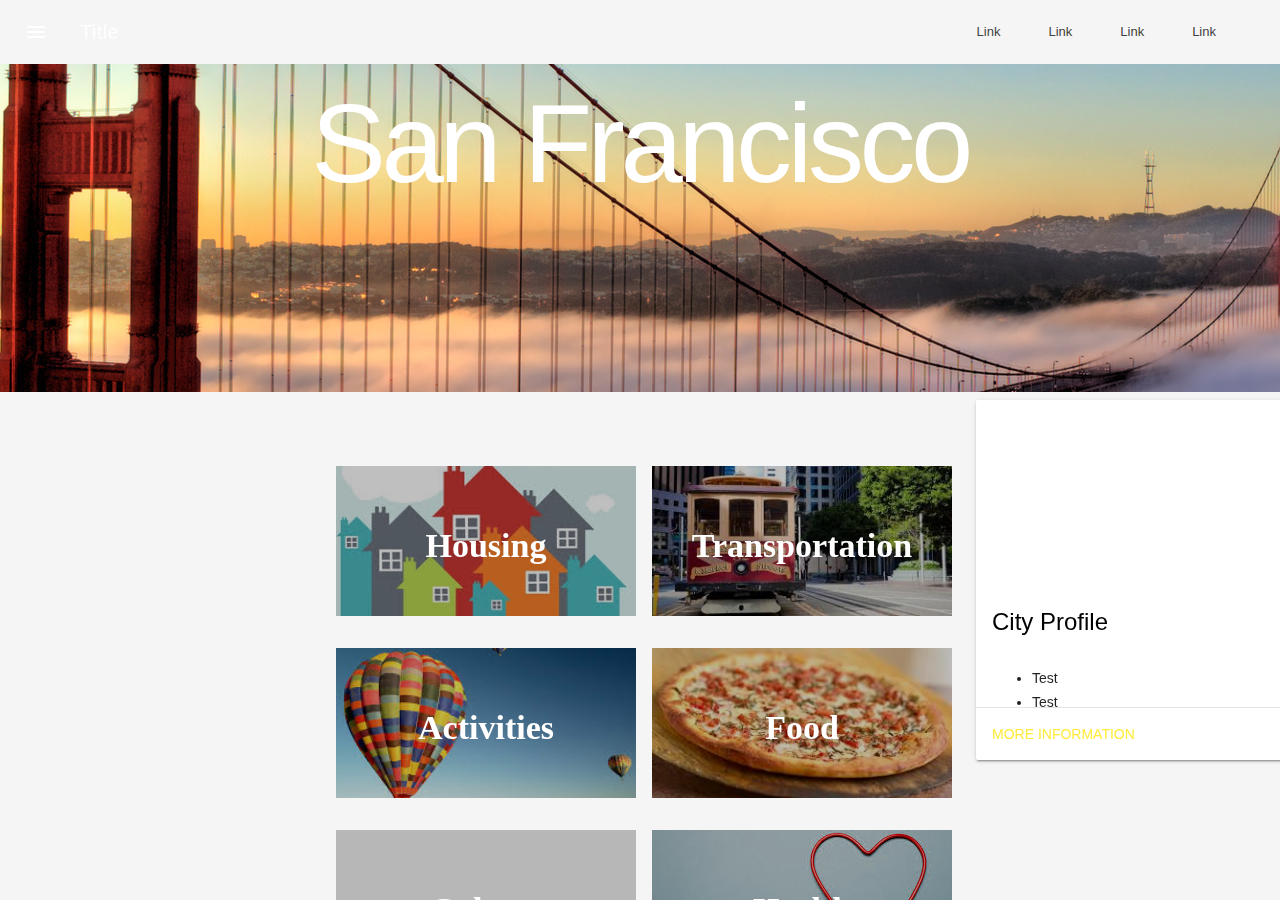
==== categories.html @ 7ff438c7 "added culture category and changed picture" ====
<!DOCTYPE html>
<html>
<head>
    <link rel="stylesheet" href="./mdl/material.min.css">
    <script src="./mdl/material.min.js"></script>
    <link rel="stylesheet" href="https://fonts.googleapis.com/icon?family=Material+Icons">
    <link rel="stylesheet" href="./res/css/categories.css">
</head>
<body>

<div class="layout-transparent mdl-layout mdl-js-layout">
    <header class="mdl-layout__header mdl-layout__header--transparent">
        <div class="mdl-layout__header-row">
            <!-- Title -->
            <span class="mdl-layout-title">Title</span>
            <!-- Add spacer, to align navigation to the right -->
            <div class="mdl-layout-spacer"></div>
            <!-- Navigation -->
            <nav class="mdl-navigation">
                <a class="mdl-navigation__link" href="">Link</a>
                <a class="mdl-navigation__link" href="">Link</a>
                <a class="mdl-navigation__link" href="">Link</a>
                <a class="mdl-navigation__link" href="">Link</a>
            </nav>
        </div>
    </header>
    <section id="titleNabar">
        <h1 class = 'mdl-typography--display-4' id = 'cityName'>San Francisco</h1>
    </section>
    <div class="mdl-layout__drawer">
        <span class="mdl-layout-title">Title</span>
        <nav class="mdl-navigation">
            <a class="mdl-navigation__link" href="">Link</a>
            <a class="mdl-navigation__link" href="">Link</a>
            <a class="mdl-navigation__link" href="">Link</a>
            <a class="mdl-navigation__link" href="">Link</a>
        </nav>
    </div>
    <div class="demo-grid-ruler mdl-grid">
        <div id="city-info-sf" class="fun mdl-cell mdl-cell--3-col mdl-cell--top mdl-cell--stretch">
            <div class="mdl-card mdl-shadow--2dp demo-card-square">
                <iframe width="600" height="450" frameborder="0" style="border:0"
                        src="https://www.google.com/maps/embed/v1/place?q=San+Francisco,+CA,+United+States&key=AIzaSyDqPEbf94pi9h6NH4_6y8NrWei28OU2PDc">
                </iframe>
                <div class="mdl-card__title">
                    <h3 class="mdl-card__title-text">City Profile</h3>
                </div>
                <div class="mdl-card__supporting-text">
                    <ul>
                        <li>Test</li>
                        <li>Test</li>
                        <li>Test</li>
                    </ul>
                </div>
                <div class="mdl-card__actions mdl-card--border">
                    <a class="mdl-button mdl-button--colored mdl-js-button mdl-js-ripple-effect">
                        More Information
                    </a>
                </div>
            </div>
        </div>

    </div>
    <section class="centerMiddle">
        <div class="mdl-grid">
            <div id = 'housing' class="mdl-cell mdl-cell--3-col adjustCellSize  " style="height: 150px;">
                <div class="fadeImage"><span class="cellText mdl-typography--display-1">Housing</span></div>
            </div>
            <div id="transportion" class="mdl-cell mdl-cell--3-col adjustCellSize" style="height: 150px;">
                <div class="fadeImage"><span class="cellText mdl-typography--display-1">Transportation</span></div>
            </div>
        </div>
        <div class="mdl-grid">
            <div id="activities" class="mdl-cell mdl-cell--3-col adjustCellSize" style="height: 150px;">
                <div class="fadeImage"><span class="cellText mdl-typography--display-1">Activities</span></div>
            </div>
            <div id ="food" class="mdl-cell mdl-cell--3-col adjustCellSize" style="height: 150px;">
                <div class="fadeImage"><span class="cellText mdl-typography--display-1">Food</span></div>
            </div>
        </div>
        <div class="mdl-grid">
            <div id="tips" class="mdl-cell mdl-cell--3-col adjustCellSize" style="height: 150px;">
                <div class="fadeImage"><span class="cellText mdl-typography--display-1">Culture</span></div>
            </div>
            <div id = 'health' class="mdl-cell mdl-cell--3-col adjustCellSize" style="height: 150px;">
                <div class="fadeImage"><span class="cellText mdl-typography--display-1">Health</span></div>
            </div>
        </div>
    </section>
</div>
</body>

<style>
    .demo-card-square.mdl-card {
        width: 320px;
        height: 360px;
    }
    .mdl-card__title {
        color: #000;
        padding-top: 2em;
        padding-bottom: 0;
    }

    body {
        padding: 0px;
        background: #fafafa;
        position: relative;
        background-color: whitesmoke;
    }

    .layout-transparent {

        background-position: fixed;
    }
    .layout-transparent .mdl-layout__header,
    .layout-transparent .mdl-layout__drawer-button {
        /* This background is dark, so we set text to white. Use 87% black instead if
           your background is light. */
        color: white;
    }
    .fun{
        /*background: rgba(0,0,0,.5);*/
        padding: 0px;
        right: 0;
        position: fixed;
        margin: 0;
    }
    .mdl-layout__content, .mdl-cell--3-col, .mdl-grid, .demo-grid-2 {
        height: 100%;
    }
</style>
</html>
---- mdl/material.min.css ----
/**
 * material-design-lite - Material Design Components in CSS, JS and HTML
 * @version v1.0.0
 * @license Apache-2.0
 * @copyright 2015 Google, Inc.
 * @link https://github.com/google/material-design-lite
 */
@charset "UTF-8";html{color:rgba(0,0,0,.87)}::-moz-selection{background:#b3d4fc;text-shadow:none}::selection{background:#b3d4fc;text-shadow:none}hr{display:block;height:1px;border:0;border-top:1px solid #ccc;margin:1em 0;padding:0}audio,canvas,img,svg,video{vertical-align:middle}fieldset{border:0;margin:0;padding:0}textarea{resize:vertical}.browsehappy{margin:.2em 0;background:#ccc;color:#000;padding:.2em 0}.hidden{display:none!important;visibility:hidden}.visuallyhidden{border:0;clip:rect(0 0 0 0);height:1px;margin:-1px;overflow:hidden;padding:0;position:absolute;width:1px}.visuallyhidden.focusable:active,.visuallyhidden.focusable:focus{clip:auto;height:auto;margin:0;overflow:visible;position:static;width:auto}.invisible{visibility:hidden}.clearfix:before,.clearfix:after{content:" ";display:table}.clearfix:after{clear:both}@media print{*,*:before,*:after{background:transparent!important;color:#000!important;box-shadow:none!important;text-shadow:none!important}a,a:visited{text-decoration:underline}a[href]:after{content:" (" attr(href)")"}abbr[title]:after{content:" (" attr(title)")"}a[href^="#"]:after,a[href^="javascript:"]:after{content:""}pre,blockquote{border:1px solid #999;page-break-inside:avoid}thead{display:table-header-group}tr,img{page-break-inside:avoid}img{max-width:100%!important}p,h2,h3{orphans:3;widows:3}h2,h3{page-break-after:avoid}}a,.mdl-accordion,.mdl-button,.mdl-card,.mdl-checkbox,.mdl-dropdown-menu,.mdl-icon-toggle,.mdl-item,.mdl-radio,.mdl-slider,.mdl-switch,.mdl-tabs__tab{-webkit-tap-highlight-color:transparent;-webkit-tap-highlight-color:rgba(255,255,255,0)}html{width:100%;height:100%}body{width:100%;min-height:100%}main{display:block}*[hidden]{display:none!important}html,body{font-family:'Helvetica','Arial',sans-serif;font-size:14px;font-weight:400;line-height:20px}h1,h2,h3,h4,h5,h6,p{padding:0}h1 small,h2 small,h3 small,h4 small,h5 small,h6 small{font-family:'Roboto','Helvetica','Arial',sans-serif;font-weight:400;line-height:1.35;letter-spacing:-.02em;opacity:.54;font-size:.6em}h1{font-size:56px;line-height:1.35;letter-spacing:-.02em;margin:24px 0}h1,h2{font-family:'Roboto','Helvetica','Arial',sans-serif;font-weight:400}h2{font-size:45px;line-height:48px}h2,h3{margin:24px 0}h3{font-size:34px;line-height:40px}h3,h4{font-family:'Roboto','Helvetica','Arial',sans-serif;font-weight:400}h4{font-size:24px;line-height:32px;-moz-osx-font-smoothing:grayscale;margin:24px 0 16px}h5{font-size:20px;font-weight:500;line-height:1;letter-spacing:.02em}h5,h6{font-family:'Roboto','Helvetica','Arial',sans-serif;margin:24px 0 16px}h6{font-size:16px;letter-spacing:.04em}h6,p{font-weight:400;line-height:24px}p{font-size:14px;letter-spacing:0;margin:0 0 16px}a{color:rgb(124,77,255);font-weight:500}blockquote{font-family:'Roboto','Helvetica','Arial',sans-serif;position:relative;font-size:24px;font-weight:300;font-style:italic;line-height:1.35;letter-spacing:.08em}blockquote:before{position:absolute;left:-.5em;content:'“'}blockquote:after{content:'”';margin-left:-.05em}mark{background-color:#f4ff81}dt{font-weight:700}address{font-size:12px;line-height:1;font-style:normal}address,ul,ol{font-weight:400;letter-spacing:0}ul,ol{font-size:14px;line-height:24px}.mdl-typography--display-4,.mdl-typography--display-4-color-contrast{font-family:'Roboto','Helvetica','Arial',sans-serif;font-size:112px;font-weight:300;line-height:1;letter-spacing:-.04em}.mdl-typography--display-4-color-contrast{opacity:.54}.mdl-typography--display-3,.mdl-typography--display-3-color-contrast{font-family:'Roboto','Helvetica','Arial',sans-serif;font-size:56px;font-weight:400;line-height:1.35;letter-spacing:-.02em}.mdl-typography--display-3-color-contrast{opacity:.54}.mdl-typography--display-2,.mdl-typography--display-2-color-contrast{font-family:'Roboto','Helvetica','Arial',sans-serif;font-size:45px;font-weight:400;line-height:48px}.mdl-typography--display-2-color-contrast{opacity:.54}.mdl-typography--display-1,.mdl-typography--display-1-color-contrast{font-family:'Roboto','Helvetica','Arial',sans-serif;font-size:34px;font-weight:400;line-height:40px}.mdl-typography--display-1-color-contrast{opacity:.54}.mdl-typography--headline,.mdl-typography--headline-color-contrast{font-family:'Roboto','Helvetica','Arial',sans-serif;font-size:24px;font-weight:400;line-height:32px;-moz-osx-font-smoothing:grayscale}.mdl-typography--headline-color-contrast{opacity:.87}.mdl-typography--title,.mdl-typography--title-color-contrast{font-family:'Roboto','Helvetica','Arial',sans-serif;font-size:20px;font-weight:500;line-height:1;letter-spacing:.02em}.mdl-typography--title-color-contrast{opacity:.87}.mdl-typography--subhead,.mdl-typography--subhead-color-contrast{font-family:'Roboto','Helvetica','Arial',sans-serif;font-size:16px;font-weight:400;line-height:24px;letter-spacing:.04em}.mdl-typography--subhead-color-contrast{opacity:.87}.mdl-typography--body-2,.mdl-typography--body-2-color-contrast{font-size:14px;font-weight:700;line-height:24px;letter-spacing:0}.mdl-typography--body-2-color-contrast{opacity:.87}.mdl-typography--body-1,.mdl-typography--body-1-color-contrast{font-size:14px;font-weight:400;line-height:24px;letter-spacing:0}.mdl-typography--body-1-color-contrast{opacity:.87}.mdl-typography--body-2-force-preferred-font,.mdl-typography--body-2-force-preferred-font-color-contrast{font-family:'Roboto','Helvetica','Arial',sans-serif;font-size:14px;font-weight:500;line-height:24px;letter-spacing:0}.mdl-typography--body-2-force-preferred-font-color-contrast{opacity:.87}.mdl-typography--body-1-force-preferred-font,.mdl-typography--body-1-force-preferred-font-color-contrast{font-family:'Roboto','Helvetica','Arial',sans-serif;font-size:14px;font-weight:400;line-height:24px;letter-spacing:0}.mdl-typography--body-1-force-preferred-font-color-contrast{opacity:.87}.mdl-typography--caption,.mdl-typography--caption-force-preferred-font{font-size:12px;font-weight:400;line-height:1;letter-spacing:0}.mdl-typography--caption-force-preferred-font{font-family:'Roboto','Helvetica','Arial',sans-serif}.mdl-typography--caption-color-contrast,.mdl-typography--caption-force-preferred-font-color-contrast{font-size:12px;font-weight:400;line-height:1;letter-spacing:0;opacity:.54}.mdl-typography--caption-force-preferred-font-color-contrast,.mdl-typography--menu{font-family:'Roboto','Helvetica','Arial',sans-serif}.mdl-typography--menu{font-size:14px;font-weight:500;line-height:1;letter-spacing:0}.mdl-typography--menu-color-contrast{opacity:.87}.mdl-typography--menu-color-contrast,.mdl-typography--button,.mdl-typography--button-color-contrast{font-family:'Roboto','Helvetica','Arial',sans-serif;font-size:14px;font-weight:500;line-height:1;letter-spacing:0}.mdl-typography--button,.mdl-typography--button-color-contrast{text-transform:uppercase}.mdl-typography--button-color-contrast{opacity:.87}.mdl-typography--text-left{text-align:left}.mdl-typography--text-right{text-align:right}.mdl-typography--text-center{text-align:center}.mdl-typography--text-justify{text-align:justify}.mdl-typography--text-nowrap{white-space:nowrap}.mdl-typography--text-lowercase{text-transform:lowercase}.mdl-typography--text-uppercase{text-transform:uppercase}.mdl-typography--text-capitalize{text-transform:capitalize}.mdl-typography--font-thin{font-weight:200!important}.mdl-typography--font-light{font-weight:300!important}.mdl-typography--font-regular{font-weight:400!important}.mdl-typography--font-medium{font-weight:500!important}.mdl-typography--font-bold{font-weight:700!important}.mdl-typography--font-black{font-weight:900!important}.mdl-color-text--red{color:#f44336 !important}.mdl-color--red{background-color:#f44336 !important}.mdl-color-text--red-50{color:#ffebee !important}.mdl-color--red-50{background-color:#ffebee !important}.mdl-color-text--red-100{color:#ffcdd2 !important}.mdl-color--red-100{background-color:#ffcdd2 !important}.mdl-color-text--red-200{color:#ef9a9a !important}.mdl-color--red-200{background-color:#ef9a9a !important}.mdl-color-text--red-300{color:#e57373 !important}.mdl-color--red-300{background-color:#e57373 !important}.mdl-color-text--red-400{color:#ef5350 !important}.mdl-color--red-400{background-color:#ef5350 !important}.mdl-color-text--red-500{color:#f44336 !important}.mdl-color--red-500{background-color:#f44336 !important}.mdl-color-text--red-600{color:#e53935 !important}.mdl-color--red-600{background-color:#e53935 !important}.mdl-color-text--red-700{color:#d32f2f !important}.mdl-color--red-700{background-color:#d32f2f !important}.mdl-color-text--red-800{color:#c62828 !important}.mdl-color--red-800{background-color:#c62828 !important}.mdl-color-text--red-900{color:#b71c1c !important}.mdl-color--red-900{background-color:#b71c1c !important}.mdl-color-text--red-A100{color:#ff8a80 !important}.mdl-color--red-A100{background-color:#ff8a80 !important}.mdl-color-text--red-A200{color:#ff5252 !important}.mdl-color--red-A200{background-color:#ff5252 !important}.mdl-color-text--red-A400{color:#ff1744 !important}.mdl-color--red-A400{background-color:#ff1744 !important}.mdl-color-text--red-A700{color:#d50000 !important}.mdl-color--red-A700{background-color:#d50000 !important}.mdl-color-text--pink{color:#e91e63 !important}.mdl-color--pink{background-color:#e91e63 !important}.mdl-color-text--pink-50{color:#fce4ec !important}.mdl-color--pink-50{background-color:#fce4ec !important}.mdl-color-text--pink-100{color:#f8bbd0 !important}.mdl-color--pink-100{background-color:#f8bbd0 !important}.mdl-color-text--pink-200{color:#f48fb1 !important}.mdl-color--pink-200{background-color:#f48fb1 !important}.mdl-color-text--pink-300{color:#f06292 !important}.mdl-color--pink-300{background-color:#f06292 !important}.mdl-color-text--pink-400{color:#ec407a !important}.mdl-color--pink-400{background-color:#ec407a !important}.mdl-color-text--pink-500{color:#e91e63 !important}.mdl-color--pink-500{background-color:#e91e63 !important}.mdl-color-text--pink-600{color:#d81b60 !important}.mdl-color--pink-600{background-color:#d81b60 !important}.mdl-color-text--pink-700{color:#c2185b !important}.mdl-color--pink-700{background-color:#c2185b !important}.mdl-color-text--pink-800{color:#ad1457 !important}.mdl-color--pink-800{background-color:#ad1457 !important}.mdl-color-text--pink-900{color:#880e4f !important}.mdl-color--pink-900{background-color:#880e4f !important}.mdl-color-text--pink-A100{color:#ff80ab !important}.mdl-color--pink-A100{background-color:#ff80ab !important}.mdl-color-text--pink-A200{color:#ff4081 !important}.mdl-color--pink-A200{background-color:#ff4081 !important}.mdl-color-text--pink-A400{color:#f50057 !important}.mdl-color--pink-A400{background-color:#f50057 !important}.mdl-color-text--pink-A700{color:#c51162 !important}.mdl-color--pink-A700{background-color:#c51162 !important}.mdl-color-text--purple{color:#9c27b0 !important}.mdl-color--purple{background-color:#9c27b0 !important}.mdl-color-text--purple-50{color:#f3e5f5 !important}.mdl-color--purple-50{background-color:#f3e5f5 !important}.mdl-color-text--purple-100{color:#e1bee7 !important}.mdl-color--purple-100{background-color:#e1bee7 !important}.mdl-color-text--purple-200{color:#ce93d8 !important}.mdl-color--purple-200{background-color:#ce93d8 !important}.mdl-color-text--purple-300{color:#ba68c8 !important}.mdl-color--purple-300{background-color:#ba68c8 !important}.mdl-color-text--purple-400{color:#ab47bc !important}.mdl-color--purple-400{background-color:#ab47bc !important}.mdl-color-text--purple-500{color:#9c27b0 !important}.mdl-color--purple-500{background-color:#9c27b0 !important}.mdl-color-text--purple-600{color:#8e24aa !important}.mdl-color--purple-600{background-color:#8e24aa !important}.mdl-color-text--purple-700{color:#7b1fa2 !important}.mdl-color--purple-700{background-color:#7b1fa2 !important}.mdl-color-text--purple-800{color:#6a1b9a !important}.mdl-color--purple-800{background-color:#6a1b9a !important}.mdl-color-text--purple-900{color:#4a148c !important}.mdl-color--purple-900{background-color:#4a148c !important}.mdl-color-text--purple-A100{color:#ea80fc !important}.mdl-color--purple-A100{background-color:#ea80fc !important}.mdl-color-text--purple-A200{color:#e040fb !important}.mdl-color--purple-A200{background-color:#e040fb !important}.mdl-color-text--purple-A400{color:#d500f9 !important}.mdl-color--purple-A400{background-color:#d500f9 !important}.mdl-color-text--purple-A700{color:#a0f !important}.mdl-color--purple-A700{background-color:#a0f !important}.mdl-color-text--deep-purple{color:#673ab7 !important}.mdl-color--deep-purple{background-color:#673ab7 !important}.mdl-color-text--deep-purple-50{color:#ede7f6 !important}.mdl-color--deep-purple-50{background-color:#ede7f6 !important}.mdl-color-text--deep-purple-100{color:#d1c4e9 !important}.mdl-color--deep-purple-100{background-color:#d1c4e9 !important}.mdl-color-text--deep-purple-200{color:#b39ddb !important}.mdl-color--deep-purple-200{background-color:#b39ddb !important}.mdl-color-text--deep-purple-300{color:#9575cd !important}.mdl-color--deep-purple-300{background-color:#9575cd !important}.mdl-color-text--deep-purple-400{color:#7e57c2 !important}.mdl-color--deep-purple-400{background-color:#7e57c2 !important}.mdl-color-text--deep-purple-500{color:#673ab7 !important}.mdl-color--deep-purple-500{background-color:#673ab7 !important}.mdl-color-text--deep-purple-600{color:#5e35b1 !important}.mdl-color--deep-purple-600{background-color:#5e35b1 !important}.mdl-color-text--deep-purple-700{color:#512da8 !important}.mdl-color--deep-purple-700{background-color:#512da8 !important}.mdl-color-text--deep-purple-800{color:#4527a0 !important}.mdl-color--deep-purple-800{background-color:#4527a0 !important}.mdl-color-text--deep-purple-900{color:#311b92 !important}.mdl-color--deep-purple-900{background-color:#311b92 !important}.mdl-color-text--deep-purple-A100{color:#b388ff !important}.mdl-color--deep-purple-A100{background-color:#b388ff !important}.mdl-color-text--deep-purple-A200{color:#7c4dff !important}.mdl-color--deep-purple-A200{background-color:#7c4dff !important}.mdl-color-text--deep-purple-A400{color:#651fff !important}.mdl-color--deep-purple-A400{background-color:#651fff !important}.mdl-color-text--deep-purple-A700{color:#6200ea !important}.mdl-color--deep-purple-A700{background-color:#6200ea !important}.mdl-color-text--indigo{color:#3f51b5 !important}.mdl-color--indigo{background-color:#3f51b5 !important}.mdl-color-text--indigo-50{color:#e8eaf6 !important}.mdl-color--indigo-50{background-color:#e8eaf6 !important}.mdl-color-text--indigo-100{color:#c5cae9 !important}.mdl-color--indigo-100{background-color:#c5cae9 !important}.mdl-color-text--indigo-200{color:#9fa8da !important}.mdl-color--indigo-200{background-color:#9fa8da !important}.mdl-color-text--indigo-300{color:#7986cb !important}.mdl-color--indigo-300{background-color:#7986cb !important}.mdl-color-text--indigo-400{color:#5c6bc0 !important}.mdl-color--indigo-400{background-color:#5c6bc0 !important}.mdl-color-text--indigo-500{color:#3f51b5 !important}.mdl-color--indigo-500{background-color:#3f51b5 !important}.mdl-color-text--indigo-600{color:#3949ab !important}.mdl-color--indigo-600{background-color:#3949ab !important}.mdl-color-text--indigo-700{color:#303f9f !important}.mdl-color--indigo-700{background-color:#303f9f !important}.mdl-color-text--indigo-800{color:#283593 !important}.mdl-color--indigo-800{background-color:#283593 !important}.mdl-color-text--indigo-900{color:#1a237e !important}.mdl-color--indigo-900{background-color:#1a237e !important}.mdl-color-text--indigo-A100{color:#8c9eff !important}.mdl-color--indigo-A100{background-color:#8c9eff !important}.mdl-color-text--indigo-A200{color:#536dfe !important}.mdl-color--indigo-A200{background-color:#536dfe !important}.mdl-color-text--indigo-A400{color:#3d5afe !important}.mdl-color--indigo-A400{background-color:#3d5afe !important}.mdl-color-text--indigo-A700{color:#304ffe !important}.mdl-color--indigo-A700{background-color:#304ffe !important}.mdl-color-text--blue{color:#2196f3 !important}.mdl-color--blue{background-color:#2196f3 !important}.mdl-color-text--blue-50{color:#e3f2fd !important}.mdl-color--blue-50{background-color:#e3f2fd !important}.mdl-color-text--blue-100{color:#bbdefb !important}.mdl-color--blue-100{background-color:#bbdefb !important}.mdl-color-text--blue-200{color:#90caf9 !important}.mdl-color--blue-200{background-color:#90caf9 !important}.mdl-color-text--blue-300{color:#64b5f6 !important}.mdl-color--blue-300{background-color:#64b5f6 !important}.mdl-color-text--blue-400{color:#42a5f5 !important}.mdl-color--blue-400{background-color:#42a5f5 !important}.mdl-color-text--blue-500{color:#2196f3 !important}.mdl-color--blue-500{background-color:#2196f3 !important}.mdl-color-text--blue-600{color:#1e88e5 !important}.mdl-color--blue-600{background-color:#1e88e5 !important}.mdl-color-text--blue-700{color:#1976d2 !important}.mdl-color--blue-700{background-color:#1976d2 !important}.mdl-color-text--blue-800{color:#1565c0 !important}.mdl-color--blue-800{background-color:#1565c0 !important}.mdl-color-text--blue-900{color:#0d47a1 !important}.mdl-color--blue-900{background-color:#0d47a1 !important}.mdl-color-text--blue-A100{color:#82b1ff !important}.mdl-color--blue-A100{background-color:#82b1ff !important}.mdl-color-text--blue-A200{color:#448aff !important}.mdl-color--blue-A200{background-color:#448aff !important}.mdl-color-text--blue-A400{color:#2979ff !important}.mdl-color--blue-A400{background-color:#2979ff !important}.mdl-color-text--blue-A700{color:#2962ff !important}.mdl-color--blue-A700{background-color:#2962ff !important}.mdl-color-text--light-blue{color:#03a9f4 !important}.mdl-color--light-blue{background-color:#03a9f4 !important}.mdl-color-text--light-blue-50{color:#e1f5fe !important}.mdl-color--light-blue-50{background-color:#e1f5fe !important}.mdl-color-text--light-blue-100{color:#b3e5fc !important}.mdl-color--light-blue-100{background-color:#b3e5fc !important}.mdl-color-text--light-blue-200{color:#81d4fa !important}.mdl-color--light-blue-200{background-color:#81d4fa !important}.mdl-color-text--light-blue-300{color:#4fc3f7 !important}.mdl-color--light-blue-300{background-color:#4fc3f7 !important}.mdl-color-text--light-blue-400{color:#29b6f6 !important}.mdl-color--light-blue-400{background-color:#29b6f6 !important}.mdl-color-text--light-blue-500{color:#03a9f4 !important}.mdl-color--light-blue-500{background-color:#03a9f4 !important}.mdl-color-text--light-blue-600{color:#039be5 !important}.mdl-color--light-blue-600{background-color:#039be5 !important}.mdl-color-text--light-blue-700{color:#0288d1 !important}.mdl-color--light-blue-700{background-color:#0288d1 !important}.mdl-color-text--light-blue-800{color:#0277bd !important}.mdl-color--light-blue-800{background-color:#0277bd !important}.mdl-color-text--light-blue-900{color:#01579b !important}.mdl-color--light-blue-900{background-color:#01579b !important}.mdl-color-text--light-blue-A100{color:#80d8ff !important}.mdl-color--light-blue-A100{background-color:#80d8ff !important}.mdl-color-text--light-blue-A200{color:#40c4ff !important}.mdl-color--light-blue-A200{background-color:#40c4ff !important}.mdl-color-text--light-blue-A400{color:#00b0ff !important}.mdl-color--light-blue-A400{background-color:#00b0ff !important}.mdl-color-text--light-blue-A700{color:#0091ea !important}.mdl-color--light-blue-A700{background-color:#0091ea !important}.mdl-color-text--cyan{color:#00bcd4 !important}.mdl-color--cyan{background-color:#00bcd4 !important}.mdl-color-text--cyan-50{color:#e0f7fa !important}.mdl-color--cyan-50{background-color:#e0f7fa !important}.mdl-color-text--cyan-100{color:#b2ebf2 !important}.mdl-color--cyan-100{background-color:#b2ebf2 !important}.mdl-color-text--cyan-200{color:#80deea !important}.mdl-color--cyan-200{background-color:#80deea !important}.mdl-color-text--cyan-300{color:#4dd0e1 !important}.mdl-color--cyan-300{background-color:#4dd0e1 !important}.mdl-color-text--cyan-400{color:#26c6da !important}.mdl-color--cyan-400{background-color:#26c6da !important}.mdl-color-text--cyan-500{color:#00bcd4 !important}.mdl-color--cyan-500{background-color:#00bcd4 !important}.mdl-color-text--cyan-600{color:#00acc1 !important}.mdl-color--cyan-600{background-color:#00acc1 !important}.mdl-color-text--cyan-700{color:#0097a7 !important}.mdl-color--cyan-700{background-color:#0097a7 !important}.mdl-color-text--cyan-800{color:#00838f !important}.mdl-color--cyan-800{background-color:#00838f !important}.mdl-color-text--cyan-900{color:#006064 !important}.mdl-color--cyan-900{background-color:#006064 !important}.mdl-color-text--cyan-A100{color:#84ffff !important}.mdl-color--cyan-A100{background-color:#84ffff !important}.mdl-color-text--cyan-A200{color:#18ffff !important}.mdl-color--cyan-A200{background-color:#18ffff !important}.mdl-color-text--cyan-A400{color:#00e5ff !important}.mdl-color--cyan-A400{background-color:#00e5ff !important}.mdl-color-text--cyan-A700{color:#00b8d4 !important}.mdl-color--cyan-A700{background-color:#00b8d4 !important}.mdl-color-text--teal{color:#009688 !important}.mdl-color--teal{background-color:#009688 !important}.mdl-color-text--teal-50{color:#e0f2f1 !important}.mdl-color--teal-50{background-color:#e0f2f1 !important}.mdl-color-text--teal-100{color:#b2dfdb !important}.mdl-color--teal-100{background-color:#b2dfdb !important}.mdl-color-text--teal-200{color:#80cbc4 !important}.mdl-color--teal-200{background-color:#80cbc4 !important}.mdl-color-text--teal-300{color:#4db6ac !important}.mdl-color--teal-300{background-color:#4db6ac !important}.mdl-color-text--teal-400{color:#26a69a !important}.mdl-color--teal-400{background-color:#26a69a !important}.mdl-color-text--teal-500{color:#009688 !important}.mdl-color--teal-500{background-color:#009688 !important}.mdl-color-text--teal-600{color:#00897b !important}.mdl-color--teal-600{background-color:#00897b !important}.mdl-color-text--teal-700{color:#00796b !important}.mdl-color--teal-700{background-color:#00796b !important}.mdl-color-text--teal-800{color:#00695c !important}.mdl-color--teal-800{background-color:#00695c !important}.mdl-color-text--teal-900{color:#004d40 !important}.mdl-color--teal-900{background-color:#004d40 !important}.mdl-color-text--teal-A100{color:#a7ffeb !important}.mdl-color--teal-A100{background-color:#a7ffeb !important}.mdl-color-text--teal-A200{color:#64ffda !important}.mdl-color--teal-A200{background-color:#64ffda !important}.mdl-color-text--teal-A400{color:#1de9b6 !important}.mdl-color--teal-A400{background-color:#1de9b6 !important}.mdl-color-text--teal-A700{color:#00bfa5 !important}.mdl-color--teal-A700{background-color:#00bfa5 !important}.mdl-color-text--green{color:#4caf50 !important}.mdl-color--green{background-color:#4caf50 !important}.mdl-color-text--green-50{color:#e8f5e9 !important}.mdl-color--green-50{background-color:#e8f5e9 !important}.mdl-color-text--green-100{color:#c8e6c9 !important}.mdl-color--green-100{background-color:#c8e6c9 !important}.mdl-color-text--green-200{color:#a5d6a7 !important}.mdl-color--green-200{background-color:#a5d6a7 !important}.mdl-color-text--green-300{color:#81c784 !important}.mdl-color--green-300{background-color:#81c784 !important}.mdl-color-text--green-400{color:#66bb6a !important}.mdl-color--green-400{background-color:#66bb6a !important}.mdl-color-text--green-500{color:#4caf50 !important}.mdl-color--green-500{background-color:#4caf50 !important}.mdl-color-text--green-600{color:#43a047 !important}.mdl-color--green-600{background-color:#43a047 !important}.mdl-color-text--green-700{color:#388e3c !important}.mdl-color--green-700{background-color:#388e3c !important}.mdl-color-text--green-800{color:#2e7d32 !important}.mdl-color--green-800{background-color:#2e7d32 !important}.mdl-color-text--green-900{color:#1b5e20 !important}.mdl-color--green-900{background-color:#1b5e20 !important}.mdl-color-text--green-A100{color:#b9f6ca !important}.mdl-color--green-A100{background-color:#b9f6ca !important}.mdl-color-text--green-A200{color:#69f0ae !important}.mdl-color--green-A200{background-color:#69f0ae !important}.mdl-color-text--green-A400{color:#00e676 !important}.mdl-color--green-A400{background-color:#00e676 !important}.mdl-color-text--green-A700{color:#00c853 !important}.mdl-color--green-A700{background-color:#00c853 !important}.mdl-color-text--light-green{color:#8bc34a !important}.mdl-color--light-green{background-color:#8bc34a !important}.mdl-color-text--light-green-50{color:#f1f8e9 !important}.mdl-color--light-green-50{background-color:#f1f8e9 !important}.mdl-color-text--light-green-100{color:#dcedc8 !important}.mdl-color--light-green-100{background-color:#dcedc8 !important}.mdl-color-text--light-green-200{color:#c5e1a5 !important}.mdl-color--light-green-200{background-color:#c5e1a5 !important}.mdl-color-text--light-green-300{color:#aed581 !important}.mdl-color--light-green-300{background-color:#aed581 !important}.mdl-color-text--light-green-400{color:#9ccc65 !important}.mdl-color--light-green-400{background-color:#9ccc65 !important}.mdl-color-text--light-green-500{color:#8bc34a !important}.mdl-color--light-green-500{background-color:#8bc34a !important}.mdl-color-text--light-green-600{color:#7cb342 !important}.mdl-color--light-green-600{background-color:#7cb342 !important}.mdl-color-text--light-green-700{color:#689f38 !important}.mdl-color--light-green-700{background-color:#689f38 !important}.mdl-color-text--light-green-800{color:#558b2f !important}.mdl-color--light-green-800{background-color:#558b2f !important}.mdl-color-text--light-green-900{color:#33691e !important}.mdl-color--light-green-900{background-color:#33691e !important}.mdl-color-text--light-green-A100{color:#ccff90 !important}.mdl-color--light-green-A100{background-color:#ccff90 !important}.mdl-color-text--light-green-A200{color:#b2ff59 !important}.mdl-color--light-green-A200{background-color:#b2ff59 !important}.mdl-color-text--light-green-A400{color:#76ff03 !important}.mdl-color--light-green-A400{background-color:#76ff03 !important}.mdl-color-text--light-green-A700{color:#64dd17 !important}.mdl-color--light-green-A700{background-color:#64dd17 !important}.mdl-color-text--lime{color:#cddc39 !important}.mdl-color--lime{background-color:#cddc39 !important}.mdl-color-text--lime-50{color:#f9fbe7 !important}.mdl-color--lime-50{background-color:#f9fbe7 !important}.mdl-color-text--lime-100{color:#f0f4c3 !important}.mdl-color--lime-100{background-color:#f0f4c3 !important}.mdl-color-text--lime-200{color:#e6ee9c !important}.mdl-color--lime-200{background-color:#e6ee9c !important}.mdl-color-text--lime-300{color:#dce775 !important}.mdl-color--lime-300{background-color:#dce775 !important}.mdl-color-text--lime-400{color:#d4e157 !important}.mdl-color--lime-400{background-color:#d4e157 !important}.mdl-color-text--lime-500{color:#cddc39 !important}.mdl-color--lime-500{background-color:#cddc39 !important}.mdl-color-text--lime-600{color:#c0ca33 !important}.mdl-color--lime-600{background-color:#c0ca33 !important}.mdl-color-text--lime-700{color:#afb42b !important}.mdl-color--lime-700{background-color:#afb42b !important}.mdl-color-text--lime-800{color:#9e9d24 !important}.mdl-color--lime-800{background-color:#9e9d24 !important}.mdl-color-text--lime-900{color:#827717 !important}.mdl-color--lime-900{background-color:#827717 !important}.mdl-color-text--lime-A100{color:#f4ff81 !important}.mdl-color--lime-A100{background-color:#f4ff81 !important}.mdl-color-text--lime-A200{color:#eeff41 !important}.mdl-color--lime-A200{background-color:#eeff41 !important}.mdl-color-text--lime-A400{color:#c6ff00 !important}.mdl-color--lime-A400{background-color:#c6ff00 !important}.mdl-color-text--lime-A700{color:#aeea00 !important}.mdl-color--lime-A700{background-color:#aeea00 !important}.mdl-color-text--yellow{color:#ffeb3b !important}.mdl-color--yellow{background-color:#ffeb3b !important}.mdl-color-text--yellow-50{color:#fffde7 !important}.mdl-color--yellow-50{background-color:#fffde7 !important}.mdl-color-text--yellow-100{color:#fff9c4 !important}.mdl-color--yellow-100{background-color:#fff9c4 !important}.mdl-color-text--yellow-200{color:#fff59d !important}.mdl-color--yellow-200{background-color:#fff59d !important}.mdl-color-text--yellow-300{color:#fff176 !important}.mdl-color--yellow-300{background-color:#fff176 !important}.mdl-color-text--yellow-400{color:#ffee58 !important}.mdl-color--yellow-400{background-color:#ffee58 !important}.mdl-color-text--yellow-500{color:#ffeb3b !important}.mdl-color--yellow-500{background-color:#ffeb3b !important}.mdl-color-text--yellow-600{color:#fdd835 !important}.mdl-color--yellow-600{background-color:#fdd835 !important}.mdl-color-text--yellow-700{color:#fbc02d !important}.mdl-color--yellow-700{background-color:#fbc02d !important}.mdl-color-text--yellow-800{color:#f9a825 !important}.mdl-color--yellow-800{background-color:#f9a825 !important}.mdl-color-text--yellow-900{color:#f57f17 !important}.mdl-color--yellow-900{background-color:#f57f17 !important}.mdl-color-text--yellow-A100{color:#ffff8d !important}.mdl-color--yellow-A100{background-color:#ffff8d !important}.mdl-color-text--yellow-A200{color:#ff0 !important}.mdl-color--yellow-A200{background-color:#ff0 !important}.mdl-color-text--yellow-A400{color:#ffea00 !important}.mdl-color--yellow-A400{background-color:#ffea00 !important}.mdl-color-text--yellow-A700{color:#ffd600 !important}.mdl-color--yellow-A700{background-color:#ffd600 !important}.mdl-color-text--amber{color:#ffc107 !important}.mdl-color--amber{background-color:#ffc107 !important}.mdl-color-text--amber-50{color:#fff8e1 !important}.mdl-color--amber-50{background-color:#fff8e1 !important}.mdl-color-text--amber-100{color:#ffecb3 !important}.mdl-color--amber-100{background-color:#ffecb3 !important}.mdl-color-text--amber-200{color:#ffe082 !important}.mdl-color--amber-200{background-color:#ffe082 !important}.mdl-color-text--amber-300{color:#ffd54f !important}.mdl-color--amber-300{background-color:#ffd54f !important}.mdl-color-text--amber-400{color:#ffca28 !important}.mdl-color--amber-400{background-color:#ffca28 !important}.mdl-color-text--amber-500{color:#ffc107 !important}.mdl-color--amber-500{background-color:#ffc107 !important}.mdl-color-text--amber-600{color:#ffb300 !important}.mdl-color--amber-600{background-color:#ffb300 !important}.mdl-color-text--amber-700{color:#ffa000 !important}.mdl-color--amber-700{background-color:#ffa000 !important}.mdl-color-text--amber-800{color:#ff8f00 !important}.mdl-color--amber-800{background-color:#ff8f00 !important}.mdl-color-text--amber-900{color:#ff6f00 !important}.mdl-color--amber-900{background-color:#ff6f00 !important}.mdl-color-text--amber-A100{color:#ffe57f !important}.mdl-color--amber-A100{background-color:#ffe57f !important}.mdl-color-text--amber-A200{color:#ffd740 !important}.mdl-color--amber-A200{background-color:#ffd740 !important}.mdl-color-text--amber-A400{color:#ffc400 !important}.mdl-color--amber-A400{background-color:#ffc400 !important}.mdl-color-text--amber-A700{color:#ffab00 !important}.mdl-color--amber-A700{background-color:#ffab00 !important}.mdl-color-text--orange{color:#ff9800 !important}.mdl-color--orange{background-color:#ff9800 !important}.mdl-color-text--orange-50{color:#fff3e0 !important}.mdl-color--orange-50{background-color:#fff3e0 !important}.mdl-color-text--orange-100{color:#ffe0b2 !important}.mdl-color--orange-100{background-color:#ffe0b2 !important}.mdl-color-text--orange-200{color:#ffcc80 !important}.mdl-color--orange-200{background-color:#ffcc80 !important}.mdl-color-text--orange-300{color:#ffb74d !important}.mdl-color--orange-300{background-color:#ffb74d !important}.mdl-color-text--orange-400{color:#ffa726 !important}.mdl-color--orange-400{background-color:#ffa726 !important}.mdl-color-text--orange-500{color:#ff9800 !important}.mdl-color--orange-500{background-color:#ff9800 !important}.mdl-color-text--orange-600{color:#fb8c00 !important}.mdl-color--orange-600{background-color:#fb8c00 !important}.mdl-color-text--orange-700{color:#f57c00 !important}.mdl-color--orange-700{background-color:#f57c00 !important}.mdl-color-text--orange-800{color:#ef6c00 !important}.mdl-color--orange-800{background-color:#ef6c00 !important}.mdl-color-text--orange-900{color:#e65100 !important}.mdl-color--orange-900{background-color:#e65100 !important}.mdl-color-text--orange-A100{color:#ffd180 !important}.mdl-color--orange-A100{background-color:#ffd180 !important}.mdl-color-text--orange-A200{color:#ffab40 !important}.mdl-color--orange-A200{background-color:#ffab40 !important}.mdl-color-text--orange-A400{color:#ff9100 !important}.mdl-color--orange-A400{background-color:#ff9100 !important}.mdl-color-text--orange-A700{color:#ff6d00 !important}.mdl-color--orange-A700{background-color:#ff6d00 !important}.mdl-color-text--deep-orange{color:#ff5722 !important}.mdl-color--deep-orange{background-color:#ff5722 !important}.mdl-color-text--deep-orange-50{color:#fbe9e7 !important}.mdl-color--deep-orange-50{background-color:#fbe9e7 !important}.mdl-color-text--deep-orange-100{color:#ffccbc !important}.mdl-color--deep-orange-100{background-color:#ffccbc !important}.mdl-color-text--deep-orange-200{color:#ffab91 !important}.mdl-color--deep-orange-200{background-color:#ffab91 !important}.mdl-color-text--deep-orange-300{color:#ff8a65 !important}.mdl-color--deep-orange-300{background-color:#ff8a65 !important}.mdl-color-text--deep-orange-400{color:#ff7043 !important}.mdl-color--deep-orange-400{background-color:#ff7043 !important}.mdl-color-text--deep-orange-500{color:#ff5722 !important}.mdl-color--deep-orange-500{background-color:#ff5722 !important}.mdl-color-text--deep-orange-600{color:#f4511e !important}.mdl-color--deep-orange-600{background-color:#f4511e !important}.mdl-color-text--deep-orange-700{color:#e64a19 !important}.mdl-color--deep-orange-700{background-color:#e64a19 !important}.mdl-color-text--deep-orange-800{color:#d84315 !important}.mdl-color--deep-orange-800{background-color:#d84315 !important}.mdl-color-text--deep-orange-900{color:#bf360c !important}.mdl-color--deep-orange-900{background-color:#bf360c !important}.mdl-color-text--deep-orange-A100{color:#ff9e80 !important}.mdl-color--deep-orange-A100{background-color:#ff9e80 !important}.mdl-color-text--deep-orange-A200{color:#ff6e40 !important}.mdl-color--deep-orange-A200{background-color:#ff6e40 !important}.mdl-color-text--deep-orange-A400{color:#ff3d00 !important}.mdl-color--deep-orange-A400{background-color:#ff3d00 !important}.mdl-color-text--deep-orange-A700{color:#dd2c00 !important}.mdl-color--deep-orange-A700{background-color:#dd2c00 !important}.mdl-color-text--brown{color:#795548 !important}.mdl-color--brown{background-color:#795548 !important}.mdl-color-text--brown-50{color:#efebe9 !important}.mdl-color--brown-50{background-color:#efebe9 !important}.mdl-color-text--brown-100{color:#d7ccc8 !important}.mdl-color--brown-100{background-color:#d7ccc8 !important}.mdl-color-text--brown-200{color:#bcaaa4 !important}.mdl-color--brown-200{background-color:#bcaaa4 !important}.mdl-color-text--brown-300{color:#a1887f !important}.mdl-color--brown-300{background-color:#a1887f !important}.mdl-color-text--brown-400{color:#8d6e63 !important}.mdl-color--brown-400{background-color:#8d6e63 !important}.mdl-color-text--brown-500{color:#795548 !important}.mdl-color--brown-500{background-color:#795548 !important}.mdl-color-text--brown-600{color:#6d4c41 !important}.mdl-color--brown-600{background-color:#6d4c41 !important}.mdl-color-text--brown-700{color:#5d4037 !important}.mdl-color--brown-700{background-color:#5d4037 !important}.mdl-color-text--brown-800{color:#4e342e !important}.mdl-color--brown-800{background-color:#4e342e !important}.mdl-color-text--brown-900{color:#3e2723 !important}.mdl-color--brown-900{background-color:#3e2723 !important}.mdl-color-text--grey{color:#9e9e9e !important}.mdl-color--grey{background-color:#9e9e9e !important}.mdl-color-text--grey-50{color:#fafafa !important}.mdl-color--grey-50{background-color:#fafafa !important}.mdl-color-text--grey-100{color:#f5f5f5 !important}.mdl-color--grey-100{background-color:#f5f5f5 !important}.mdl-color-text--grey-200{color:#eee !important}.mdl-color--grey-200{background-color:#eee !important}.mdl-color-text--grey-300{color:#e0e0e0 !important}.mdl-color--grey-300{background-color:#e0e0e0 !important}.mdl-color-text--grey-400{color:#bdbdbd !important}.mdl-color--grey-400{background-color:#bdbdbd !important}.mdl-color-text--grey-500{color:#9e9e9e !important}.mdl-color--grey-500{background-color:#9e9e9e !important}.mdl-color-text--grey-600{color:#757575 !important}.mdl-color--grey-600{background-color:#757575 !important}.mdl-color-text--grey-700{color:#616161 !important}.mdl-color--grey-700{background-color:#616161 !important}.mdl-color-text--grey-800{color:#424242 !important}.mdl-color--grey-800{background-color:#424242 !important}.mdl-color-text--grey-900{color:#212121 !important}.mdl-color--grey-900{background-color:#212121 !important}.mdl-color-text--blue-grey{color:#607d8b !important}.mdl-color--blue-grey{background-color:#607d8b !important}.mdl-color-text--blue-grey-50{color:#eceff1 !important}.mdl-color--blue-grey-50{background-color:#eceff1 !important}.mdl-color-text--blue-grey-100{color:#cfd8dc !important}.mdl-color--blue-grey-100{background-color:#cfd8dc !important}.mdl-color-text--blue-grey-200{color:#b0bec5 !important}.mdl-color--blue-grey-200{background-color:#b0bec5 !important}.mdl-color-text--blue-grey-300{color:#90a4ae !important}.mdl-color--blue-grey-300{background-color:#90a4ae !important}.mdl-color-text--blue-grey-400{color:#78909c !important}.mdl-color--blue-grey-400{background-color:#78909c !important}.mdl-color-text--blue-grey-500{color:#607d8b !important}.mdl-color--blue-grey-500{background-color:#607d8b !important}.mdl-color-text--blue-grey-600{color:#546e7a !important}.mdl-color--blue-grey-600{background-color:#546e7a !important}.mdl-color-text--blue-grey-700{color:#455a64 !important}.mdl-color--blue-grey-700{background-color:#455a64 !important}.mdl-color-text--blue-grey-800{color:#37474f !important}.mdl-color--blue-grey-800{background-color:#37474f !important}.mdl-color-text--blue-grey-900{color:#263238 !important}.mdl-color--blue-grey-900{background-color:#263238 !important}.mdl-color--black{background-color:#000 !important}.mdl-color-text--black{color:#000 !important}.mdl-color--white{background-color:#fff !important}.mdl-color-text--white{color:#fff !important}.mdl-color--primary{background-color:rgb(255,235,59)!important}.mdl-color--primary-contrast{background-color:rgb(66,66,66)!important}.mdl-color--primary-dark{background-color:rgb(251,192,45)!important}.mdl-color--accent{background-color:rgb(124,77,255)!important}.mdl-color--accent-contrast{background-color:rgb(255,255,255)!important}.mdl-color-text--primary{color:rgb(255,235,59)!important}.mdl-color-text--primary-contrast{color:rgb(66,66,66)!important}.mdl-color-text--primary-dark{color:rgb(251,192,45)!important}.mdl-color-text--accent{color:rgb(124,77,255)!important}.mdl-color-text--accent-contrast{color:rgb(255,255,255)!important}.mdl-shadow--2dp{box-shadow:0 2px 2px 0 rgba(0,0,0,.14),0 3px 1px -2px rgba(0,0,0,.2),0 1px 5px 0 rgba(0,0,0,.12)}.mdl-shadow--3dp{box-shadow:0 3px 4px 0 rgba(0,0,0,.14),0 3px 3px -2px rgba(0,0,0,.2),0 1px 8px 0 rgba(0,0,0,.12)}.mdl-shadow--4dp{box-shadow:0 4px 5px 0 rgba(0,0,0,.14),0 1px 10px 0 rgba(0,0,0,.12),0 2px 4px -1px rgba(0,0,0,.2)}.mdl-shadow--6dp{box-shadow:0 6px 10px 0 rgba(0,0,0,.14),0 1px 18px 0 rgba(0,0,0,.12),0 3px 5px -1px rgba(0,0,0,.2)}.mdl-shadow--8dp{box-shadow:0 8px 10px 1px rgba(0,0,0,.14),0 3px 14px 2px rgba(0,0,0,.12),0 5px 5px -3px rgba(0,0,0,.2)}.mdl-shadow--16dp{box-shadow:0 16px 24px 2px rgba(0,0,0,.14),0 6px 30px 5px rgba(0,0,0,.12),0 8px 10px -5px rgba(0,0,0,.2)}.mdl-ripple{background:#000;border-radius:50%;height:50px;left:0;opacity:0;pointer-events:none;position:absolute;top:0;-webkit-transform:translate(-50%,-50%);-ms-transform:translate(-50%,-50%);transform:translate(-50%,-50%);width:50px;overflow:hidden}.mdl-ripple.is-animating{-webkit-transition:-webkit-transform .3s cubic-bezier(0,0,.2,1),width .3s cubic-bezier(0,0,.2,1),height .3s cubic-bezier(0,0,.2,1),opacity .6s cubic-bezier(0,0,.2,1);transition:transform .3s cubic-bezier(0,0,.2,1),width .3s cubic-bezier(0,0,.2,1),height .3s cubic-bezier(0,0,.2,1),opacity .6s cubic-bezier(0,0,.2,1)}.mdl-ripple.is-visible{opacity:.3}.mdl-animation--default,.mdl-animation--fast-out-slow-in{-webkit-transition-timing-function:cubic-bezier(.4,0,.2,1);transition-timing-function:cubic-bezier(.4,0,.2,1)}.mdl-animation--linear-out-slow-in{-webkit-transition-timing-function:cubic-bezier(0,0,.2,1);transition-timing-function:cubic-bezier(0,0,.2,1)}.mdl-animation--fast-out-linear-in{-webkit-transition-timing-function:cubic-bezier(.4,0,1,1);transition-timing-function:cubic-bezier(.4,0,1,1)}.mdl-badge{position:relative;white-space:nowrap;margin-right:24px}.mdl-badge:not([data-badge]){margin-right:auto}.mdl-badge[data-badge]:after{content:attr(data-badge);display:-webkit-box;display:-webkit-flex;display:-ms-flexbox;display:flex;-webkit-box-orient:horizontal;-webkit-box-direction:normal;-webkit-flex-direction:row;-ms-flex-direction:row;flex-direction:row;-webkit-flex-wrap:wrap;-ms-flex-wrap:wrap;flex-wrap:wrap;-webkit-box-pack:center;-webkit-justify-content:center;-ms-flex-pack:center;justify-content:center;-webkit-align-content:center;-ms-flex-line-pack:center;align-content:center;-webkit-box-align:center;-webkit-align-items:center;-ms-flex-align:center;align-items:center;position:absolute;top:-11px;right:-24px;font-family:'Roboto','Helvetica','Arial',sans-serif;font-weight:600;font-size:12px;width:22px;height:22px;border-radius:50%;background:rgb(124,77,255);color:#fff}.mdl-button .mdl-badge[data-badge]:after{top:-10px;right:-5px}.mdl-badge.mdl-badge--no-background[data-badge]:after{color:rgb(124,77,255);background:rgba(255,255,255,.2);box-shadow:0 0 1px gray}.mdl-button{background:0 0;border:none;border-radius:2px;color:#000;display:block;position:relative;height:36px;min-width:64px;padding:0 8px;display:inline-block;font-family:'Roboto','Helvetica','Arial',sans-serif;font-size:14px;font-weight:500;text-transform:uppercase;letter-spacing:0;overflow:hidden;will-change:box-shadow,transform;-webkit-transition:box-shadow .2s cubic-bezier(.4,0,1,1),background-color .2s cubic-bezier(.4,0,.2,1),color .2s cubic-bezier(.4,0,.2,1);transition:box-shadow .2s cubic-bezier(.4,0,1,1),background-color .2s cubic-bezier(.4,0,.2,1),color .2s cubic-bezier(.4,0,.2,1);outline:none;cursor:pointer;text-decoration:none;text-align:center;line-height:36px;vertical-align:middle}.mdl-button::-moz-focus-inner{border:0}.mdl-button:hover{background-color:rgba(158,158,158,.2)}.mdl-button:focus:not(:active){background-color:rgba(0,0,0,.12)}.mdl-button:active{background-color:rgba(158,158,158,.4)}.mdl-button[disabled][disabled]{color:rgba(0,0,0,.26);cursor:auto;background-color:transparent}.mdl-button.mdl-button--colored{color:rgb(255,235,59)}.mdl-button.mdl-button--colored:focus:not(:active){background-color:rgba(0,0,0,.12)}input.mdl-button[type="submit"]{-webkit-appearance:none}.mdl-button--raised{background:rgba(158,158,158,.2);box-shadow:0 2px 2px 0 rgba(0,0,0,.14),0 3px 1px -2px rgba(0,0,0,.2),0 1px 5px 0 rgba(0,0,0,.12)}.mdl-button--raised:active{box-shadow:0 4px 5px 0 rgba(0,0,0,.14),0 1px 10px 0 rgba(0,0,0,.12),0 2px 4px -1px rgba(0,0,0,.2);background-color:rgba(158,158,158,.4)}.mdl-button--raised:focus:not(:active){box-shadow:0 0 8px rgba(0,0,0,.18),0 8px 16px rgba(0,0,0,.36);background-color:rgba(158,158,158,.4)}.mdl-button--raised.mdl-button--colored{background:rgb(255,235,59);color:rgb(66,66,66)}.mdl-button--raised.mdl-button--colored:hover{background-color:rgb(255,235,59)}.mdl-button--raised.mdl-button--colored:active{background-color:rgb(255,235,59)}.mdl-button--raised.mdl-button--colored:focus:not(:active){background-color:rgb(255,235,59)}.mdl-button--raised.mdl-button--colored .mdl-ripple{background:rgb(66,66,66)}.mdl-button--raised[disabled][disabled]{background-color:rgba(0,0,0,.12);color:rgba(0,0,0,.26);box-shadow:0 2px 2px 0 rgba(0,0,0,.14),0 3px 1px -2px rgba(0,0,0,.2),0 1px 5px 0 rgba(0,0,0,.12)}.mdl-button--fab{border-radius:50%;font-size:24px;height:56px;margin:auto;min-width:56px;width:56px;padding:0;overflow:hidden;background:rgba(158,158,158,.2);box-shadow:0 1px 1.5px 0 rgba(0,0,0,.12),0 1px 1px 0 rgba(0,0,0,.24);position:relative;line-height:normal}.mdl-button--fab .material-icons{position:absolute;top:50%;left:50%;-webkit-transform:translate(-12px,-12px);-ms-transform:translate(-12px,-12px);transform:translate(-12px,-12px);line-height:24px;width:24px}.mdl-button--fab.mdl-button--mini-fab{height:40px;min-width:40px;width:40px}.mdl-button--fab .mdl-button__ripple-container{border-radius:50%;-webkit-mask-image:-webkit-radial-gradient(circle,#fff,#000)}.mdl-button--fab:active{box-shadow:0 4px 5px 0 rgba(0,0,0,.14),0 1px 10px 0 rgba(0,0,0,.12),0 2px 4px -1px rgba(0,0,0,.2);background-color:rgba(158,158,158,.4)}.mdl-button--fab:focus:not(:active){box-shadow:0 0 8px rgba(0,0,0,.18),0 8px 16px rgba(0,0,0,.36);background-color:rgba(158,158,158,.4)}.mdl-button--fab.mdl-button--colored{background:rgb(124,77,255);color:rgb(255,255,255)}.mdl-button--fab.mdl-button--colored:hover{background-color:rgb(124,77,255)}.mdl-button--fab.mdl-button--colored:focus:not(:active){background-color:rgb(124,77,255)}.mdl-button--fab.mdl-button--colored:active{background-color:rgb(124,77,255)}.mdl-button--fab.mdl-button--colored .mdl-ripple{background:rgb(255,255,255)}.mdl-button--fab[disabled][disabled]{background-color:rgba(0,0,0,.12);color:rgba(0,0,0,.26);box-shadow:0 2px 2px 0 rgba(0,0,0,.14),0 3px 1px -2px rgba(0,0,0,.2),0 1px 5px 0 rgba(0,0,0,.12)}.mdl-button--icon{border-radius:50%;font-size:24px;height:32px;margin-left:0;margin-right:0;min-width:32px;width:32px;padding:0;overflow:hidden;color:inherit;line-height:normal}.mdl-button--icon .material-icons{position:absolute;top:50%;left:50%;-webkit-transform:translate(-12px,-12px);-ms-transform:translate(-12px,-12px);transform:translate(-12px,-12px);line-height:24px;width:24px}.mdl-button--icon.mdl-button--mini-icon{height:24px;min-width:24px;width:24px}.mdl-button--icon.mdl-button--mini-icon .material-icons{top:0;left:0}.mdl-button--icon .mdl-button__ripple-container{border-radius:50%;-webkit-mask-image:-webkit-radial-gradient(circle,#fff,#000)}.mdl-button__ripple-container{display:block;height:100%;left:0;position:absolute;top:0;width:100%;z-index:0;overflow:hidden}.mdl-button[disabled] .mdl-button__ripple-container .mdl-ripple{background-color:transparent}.mdl-button--primary.mdl-button--primary{color:rgb(255,235,59)}.mdl-button--primary.mdl-button--primary .mdl-ripple{background:rgb(66,66,66)}.mdl-button--primary.mdl-button--primary.mdl-button--raised,.mdl-button--primary.mdl-button--primary.mdl-button--fab{color:rgb(66,66,66);background-color:rgb(255,235,59)}.mdl-button--accent.mdl-button--accent{color:rgb(124,77,255)}.mdl-button--accent.mdl-button--accent .mdl-ripple{background:rgb(255,255,255)}.mdl-button--accent.mdl-button--accent.mdl-button--raised,.mdl-button--accent.mdl-button--accent.mdl-button--fab{color:rgb(255,255,255);background-color:rgb(124,77,255)}.mdl-card{display:-webkit-box;display:-webkit-flex;display:-ms-flexbox;display:flex;-webkit-box-orient:vertical;-webkit-box-direction:normal;-webkit-flex-direction:column;-ms-flex-direction:column;flex-direction:column;font-size:16px;font-weight:400;min-height:200px;overflow:hidden;width:330px;z-index:1;position:relative;background:#fff;border-radius:2px;box-sizing:border-box}.mdl-card__media{background-color:rgb(124,77,255);background-repeat:repeat;background-position:50% 50%;background-size:cover;background-origin:padding-box;background-attachment:scroll;box-sizing:border-box}.mdl-card__title{-webkit-box-align:center;-webkit-align-items:center;-ms-flex-align:center;align-items:center;color:#000;display:block;display:-webkit-box;display:-webkit-flex;display:-ms-flexbox;display:flex;-webkit-box-pack:stretch;-webkit-justify-content:stretch;-ms-flex-pack:stretch;justify-content:stretch;line-height:normal;padding:16px;-webkit-perspective-origin:165px 56px;perspective-origin:165px 56px;-webkit-transform-origin:165px 56px;-ms-transform-origin:165px 56px;transform-origin:165px 56px;box-sizing:border-box}.mdl-card__title.mdl-card--border{border-bottom:1px solid rgba(0,0,0,.1)}.mdl-card__title-text{-webkit-align-self:flex-end;-ms-flex-item-align:end;align-self:flex-end;color:inherit;display:block;display:-webkit-box;display:-webkit-flex;display:-ms-flexbox;display:flex;font-size:24px;font-weight:300;line-height:normal;overflow:hidden;-webkit-transform-origin:149px 48px;-ms-transform-origin:149px 48px;transform-origin:149px 48px;margin:0}.mdl-card__subtitle-text{font-size:14px;color:grey;margin:0}.mdl-card__supporting-text{color:rgba(0,0,0,.87);font-size:13px;line-height:18px;overflow:hidden;padding:16px;width:90%}.mdl-card__actions{font-size:16px;line-height:normal;width:100%;background-color:transparent;padding:8px;box-sizing:border-box}.mdl-card__actions.mdl-card--border{border-top:1px solid rgba(0,0,0,.1)}.mdl-card--expand{-webkit-box-flex:1;-webkit-flex-grow:1;-ms-flex-positive:1;flex-grow:1}.mdl-card__menu{position:absolute;right:16px;top:16px}.mdl-checkbox{position:relative;z-index:1;vertical-align:middle;display:inline-block;box-sizing:border-box;width:100%;height:24px;margin:0;padding:0}.mdl-checkbox.is-upgraded{padding-left:24px}.mdl-checkbox__input{line-height:24px}.mdl-checkbox.is-upgraded .mdl-checkbox__input{position:absolute;width:0;height:0;margin:0;padding:0;opacity:0;-ms-appearance:none;-moz-appearance:none;-webkit-appearance:none;appearance:none;border:none}.mdl-checkbox__box-outline{position:absolute;top:3px;left:0;display:inline-block;box-sizing:border-box;width:16px;height:16px;margin:0;cursor:pointer;overflow:hidden;border:2px solid rgba(0,0,0,.54);border-radius:2px;z-index:2}.mdl-checkbox.is-checked .mdl-checkbox__box-outline{border:2px solid rgb(255,235,59)}.mdl-checkbox.is-disabled .mdl-checkbox__box-outline{border:2px solid rgba(0,0,0,.26);cursor:auto}.mdl-checkbox__focus-helper{position:absolute;top:3px;left:0;display:inline-block;box-sizing:border-box;width:16px;height:16px;border-radius:50%;background-color:transparent}.mdl-checkbox.is-focused .mdl-checkbox__focus-helper{box-shadow:0 0 0 8px rgba(0,0,0,.1);background-color:rgba(0,0,0,.1)}.mdl-checkbox.is-focused.is-checked .mdl-checkbox__focus-helper{box-shadow:0 0 0 8px rgba(255,235,59,.26);background-color:rgba(255,235,59,.26)}.mdl-checkbox__tick-outline{position:absolute;top:0;left:0;height:100%;width:100%;-webkit-mask:url("[data-uri]");mask:url("[data-uri]");background:0 0;-webkit-transition-duration:.28s;transition-duration:.28s;-webkit-transition-timing-function:cubic-bezier(.4,0,.2,1);transition-timing-function:cubic-bezier(.4,0,.2,1);-webkit-transition-property:background;transition-property:background}.mdl-checkbox.is-checked .mdl-checkbox__tick-outline{background:rgb(255,235,59)url("[data-uri]")}.mdl-checkbox.is-checked.is-disabled .mdl-checkbox__tick-outline{background:rgba(0,0,0,.26)url("[data-uri]")}.mdl-checkbox__label{position:relative;cursor:pointer;font-size:16px;line-height:24px;margin:0}.mdl-checkbox.is-disabled .mdl-checkbox__label{color:rgba(0,0,0,.26);cursor:auto}.mdl-checkbox__ripple-container{position:absolute;z-index:2;top:-6px;left:-10px;box-sizing:border-box;width:36px;height:36px;border-radius:50%;cursor:pointer;overflow:hidden;-webkit-mask-image:-webkit-radial-gradient(circle,#fff,#000)}.mdl-checkbox__ripple-container .mdl-ripple{background:rgb(255,235,59)}.mdl-checkbox.is-disabled .mdl-checkbox__ripple-container{cursor:auto}.mdl-checkbox.is-disabled .mdl-checkbox__ripple-container .mdl-ripple{background:0 0}.mdl-data-table{position:relative;border:1px solid rgba(0,0,0,.12);border-collapse:collapse;white-space:nowrap;font-size:13px;background-color:#fff}.mdl-data-table thead{padding-bottom:3px}.mdl-data-table thead .mdl-data-table__select{margin-top:0}.mdl-data-table tbody tr{position:relative;height:48px;-webkit-transition-duration:.28s;transition-duration:.28s;-webkit-transition-timing-function:cubic-bezier(.4,0,.2,1);transition-timing-function:cubic-bezier(.4,0,.2,1);-webkit-transition-property:background-color;transition-property:background-color}.mdl-data-table tbody tr.is-selected{background-color:#e0e0e0}.mdl-data-table tbody tr:hover{background-color:#eee}.mdl-data-table td{text-align:right}.mdl-data-table th{padding:0 18px 0 18px;text-align:right}.mdl-data-table td:first-of-type,.mdl-data-table th:first-of-type{padding-left:24px}.mdl-data-table td:last-of-type,.mdl-data-table th:last-of-type{padding-right:24px}.mdl-data-table td{position:relative;vertical-align:top;height:48px;border-top:1px solid rgba(0,0,0,.12);border-bottom:1px solid rgba(0,0,0,.12);padding:12px 18px 0;box-sizing:border-box}.mdl-data-table td .mdl-data-table__select{vertical-align:top;position:absolute;left:24px}.mdl-data-table th{position:relative;vertical-align:bottom;text-overflow:ellipsis;font-weight:700;line-height:24px;letter-spacing:0;height:48px;font-size:12px;color:rgba(0,0,0,.54);padding-bottom:8px;box-sizing:border-box}.mdl-data-table th .mdl-data-table__select{position:relative}.mdl-data-table__select{width:16px}.mdl-data-table__cell--non-numeric.mdl-data-table__cell--non-numeric{text-align:left}.mdl-mega-footer{padding:16px 40px;color:#9e9e9e;background-color:#424242}.mdl-mega-footer--top-section:after,.mdl-mega-footer--middle-section:after,.mdl-mega-footer--bottom-section:after{content:'';display:block;clear:both}.mdl-mega-footer--left-section,.mdl-mega-footer--right-section{margin-bottom:16px}.mdl-mega-footer--right-section a{display:block;margin-bottom:16px;color:inherit;text-decoration:none}@media screen and (min-width:760px){.mdl-mega-footer--left-section{float:left}.mdl-mega-footer--right-section{float:right}.mdl-mega-footer--right-section a{display:inline-block;margin-left:16px;line-height:36px;vertical-align:middle}}.mdl-mega-footer--social-btn{width:36px;height:36px;padding:0;margin:0;background-color:#9e9e9e;border:none}.mdl-mega-footer--drop-down-section{display:block;position:relative}@media screen and (min-width:760px){.mdl-mega-footer--drop-down-section{width:33%}.mdl-mega-footer--drop-down-section:nth-child(1),.mdl-mega-footer--drop-down-section:nth-child(2){float:left}.mdl-mega-footer--drop-down-section:nth-child(3){float:right}.mdl-mega-footer--drop-down-section:nth-child(3):after{clear:right}.mdl-mega-footer--drop-down-section:nth-child(4){clear:right;float:right}.mdl-mega-footer--middle-section:after{content:'';display:block;clear:both}.mdl-mega-footer--bottom-section{padding-top:0}}@media screen and (min-width:1024px){.mdl-mega-footer--drop-down-section,.mdl-mega-footer--drop-down-section:nth-child(3),.mdl-mega-footer--drop-down-section:nth-child(4){width:24%;float:left}}.mdl-mega-footer--heading-checkbox{position:absolute;width:100%;height:55.8px;padding:32px;margin:-16px 0 0;cursor:pointer;z-index:1;opacity:0}.mdl-mega-footer--heading-checkbox~.mdl-mega-footer--heading:after{font-family:'Material Icons';content:'\E5CE'}.mdl-mega-footer--heading-checkbox:checked~ul{display:none}.mdl-mega-footer--heading-checkbox:checked~.mdl-mega-footer--heading:after{font-family:'Material Icons';content:'\E5CF'}.mdl-mega-footer--heading{position:relative;width:100%;padding-right:39.8px;margin-bottom:16px;box-sizing:border-box;font-size:14px;line-height:23.8px;font-weight:500;white-space:nowrap;text-overflow:ellipsis;overflow:hidden;color:#e0e0e0}.mdl-mega-footer--heading:after{content:'';position:absolute;top:0;right:0;display:block;width:23.8px;height:23.8px;background-size:cover}.mdl-mega-footer--link-list{list-style:none;padding:0;margin:0 0 32px}.mdl-mega-footer--link-list:after{clear:both;display:block;content:''}.mdl-mega-footer--link-list li{font-size:14px;font-weight:400;letter-spacing:0;line-height:20px}.mdl-mega-footer--link-list a{color:inherit;text-decoration:none;white-space:nowrap}@media screen and (min-width:760px){.mdl-mega-footer--heading-checkbox{display:none}.mdl-mega-footer--heading-checkbox~.mdl-mega-footer--heading:after{background-image:none}.mdl-mega-footer--heading-checkbox:checked~ul{display:block}.mdl-mega-footer--heading-checkbox:checked~.mdl-mega-footer--heading:after{content:''}}.mdl-mega-footer--bottom-section{padding-top:16px;margin-bottom:16px}.mdl-logo{margin-bottom:16px;color:#fff}.mdl-mega-footer--bottom-section .mdl-mega-footer--link-list li{float:left;margin-bottom:0;margin-right:16px}@media screen and (min-width:760px){.mdl-logo{float:left;margin-bottom:0;margin-right:16px}}.mdl-mini-footer{display:-webkit-box;display:-webkit-flex;display:-ms-flexbox;display:flex;-webkit-flex-flow:row wrap;-ms-flex-flow:row wrap;flex-flow:row wrap;-webkit-box-pack:justify;-webkit-justify-content:space-between;-ms-flex-pack:justify;justify-content:space-between;padding:32px 16px;color:#9e9e9e;background-color:#424242}.mdl-mini-footer:after{content:'';display:block}.mdl-mini-footer .mdl-logo{line-height:36px}.mdl-mini-footer--link-list{display:-webkit-box;display:-webkit-flex;display:-ms-flexbox;display:flex;-webkit-flex-flow:row nowrap;-ms-flex-flow:row nowrap;flex-flow:row nowrap;list-style:none;margin:0;padding:0}.mdl-mini-footer--link-list li{margin-bottom:0;margin-right:16px}@media screen and (min-width:760px){.mdl-mini-footer--link-list li{line-height:36px}}.mdl-mini-footer--link-list a{color:inherit;text-decoration:none;white-space:nowrap}.mdl-mini-footer--left-section{display:inline-block;-webkit-box-ordinal-group:1;-webkit-order:0;-ms-flex-order:0;order:0}.mdl-mini-footer--right-section{display:inline-block;-webkit-box-ordinal-group:2;-webkit-order:1;-ms-flex-order:1;order:1}.mdl-mini-footer--social-btn{width:36px;height:36px;padding:0;margin:0;background-color:#9e9e9e;border:none}.mdl-icon-toggle{position:relative;z-index:1;vertical-align:middle;display:inline-block;height:32px;margin:0;padding:0}.mdl-icon-toggle__input{line-height:32px}.mdl-icon-toggle.is-upgraded .mdl-icon-toggle__input{position:absolute;width:0;height:0;margin:0;padding:0;opacity:0;-ms-appearance:none;-moz-appearance:none;-webkit-appearance:none;appearance:none;border:none}.mdl-icon-toggle__label{display:inline-block;position:relative;cursor:pointer;height:32px;width:32px;min-width:32px;color:#616161;border-radius:50%;padding:0;margin-left:0;margin-right:0;text-align:center;background-color:transparent;will-change:background-color;-webkit-transition:background-color .2s cubic-bezier(.4,0,.2,1),color .2s cubic-bezier(.4,0,.2,1);transition:background-color .2s cubic-bezier(.4,0,.2,1),color .2s cubic-bezier(.4,0,.2,1)}.mdl-icon-toggle__label.material-icons{line-height:32px;font-size:24px}.mdl-icon-toggle.is-checked .mdl-icon-toggle__label{color:rgb(255,235,59)}.mdl-icon-toggle.is-disabled .mdl-icon-toggle__label{color:rgba(0,0,0,.26);cursor:auto;-webkit-transition:none;transition:none}.mdl-icon-toggle.is-focused .mdl-icon-toggle__label{background-color:rgba(0,0,0,.12)}.mdl-icon-toggle.is-focused.is-checked .mdl-icon-toggle__label{background-color:rgba(255,235,59,.26)}.mdl-icon-toggle__ripple-container{position:absolute;z-index:2;top:-2px;left:-2px;box-sizing:border-box;width:36px;height:36px;border-radius:50%;cursor:pointer;overflow:hidden;-webkit-mask-image:-webkit-radial-gradient(circle,#fff,#000)}.mdl-icon-toggle__ripple-container .mdl-ripple{background:#616161}.mdl-icon-toggle.is-disabled .mdl-icon-toggle__ripple-container{cursor:auto}.mdl-icon-toggle.is-disabled .mdl-icon-toggle__ripple-container .mdl-ripple{background:0 0}.mdl-menu__container{display:block;margin:0;padding:0;border:none;position:absolute;overflow:visible;height:0;width:0;z-index:-1}.mdl-menu__container.is-visible{z-index:999}.mdl-menu__outline{display:block;background:#fff;margin:0;padding:0;border:none;border-radius:2px;position:absolute;top:0;left:0;overflow:hidden;opacity:0;-webkit-transform:scale(0);-ms-transform:scale(0);transform:scale(0);-webkit-transform-origin:0 0;-ms-transform-origin:0 0;transform-origin:0 0;box-shadow:0 2px 2px 0 rgba(0,0,0,.14),0 3px 1px -2px rgba(0,0,0,.2),0 1px 5px 0 rgba(0,0,0,.12);will-change:transform;-webkit-transition:-webkit-transform .3s cubic-bezier(.4,0,.2,1),opacity .2s cubic-bezier(.4,0,.2,1);transition:transform .3s cubic-bezier(.4,0,.2,1),opacity .2s cubic-bezier(.4,0,.2,1);z-index:-1}.mdl-menu__container.is-visible .mdl-menu__outline{opacity:1;-webkit-transform:scale(1);-ms-transform:scale(1);transform:scale(1);z-index:999}.mdl-menu__outline.mdl-menu--bottom-right{-webkit-transform-origin:100% 0;-ms-transform-origin:100% 0;transform-origin:100% 0}.mdl-menu__outline.mdl-menu--top-left{-webkit-transform-origin:0 100%;-ms-transform-origin:0 100%;transform-origin:0 100%}.mdl-menu__outline.mdl-menu--top-right{-webkit-transform-origin:100% 100%;-ms-transform-origin:100% 100%;transform-origin:100% 100%}.mdl-menu{position:absolute;list-style:none;top:0;left:0;height:auto;width:auto;min-width:124px;padding:8px 0;margin:0;opacity:0;clip:rect(0 0 0 0);z-index:-1}.mdl-menu__container.is-visible .mdl-menu{opacity:1;z-index:999}.mdl-menu.is-animating{-webkit-transition:opacity .2s cubic-bezier(.4,0,.2,1),clip .3s cubic-bezier(.4,0,.2,1);transition:opacity .2s cubic-bezier(.4,0,.2,1),clip .3s cubic-bezier(.4,0,.2,1)}.mdl-menu.mdl-menu--bottom-right{left:auto;right:0}.mdl-menu.mdl-menu--top-left{top:auto;bottom:0}.mdl-menu.mdl-menu--top-right{top:auto;left:auto;bottom:0;right:0}.mdl-menu.mdl-menu--unaligned{top:auto;left:auto}.mdl-menu__item{display:block;border:none;color:rgba(0,0,0,.87);background-color:transparent;text-align:left;margin:0;padding:0 16px;outline-color:#bdbdbd;position:relative;overflow:hidden;font-size:14px;font-weight:400;letter-spacing:0;text-decoration:none;cursor:pointer;height:48px;width:100%;line-height:48px;white-space:nowrap;opacity:0;-webkit-transition:opacity .2s cubic-bezier(.4,0,.2,1);transition:opacity .2s cubic-bezier(.4,0,.2,1);-webkit-user-select:none;-moz-user-select:none;-ms-user-select:none;user-select:none}.mdl-menu__container.is-visible .mdl-menu__item{opacity:1}.mdl-menu__item::-moz-focus-inner{border:0}.mdl-menu__item[disabled]{color:#bdbdbd;background-color:transparent;cursor:auto}.mdl-menu__item[disabled]:hover{background-color:transparent}.mdl-menu__item[disabled]:focus{background-color:transparent}.mdl-menu__item[disabled] .mdl-ripple{background:0 0}.mdl-menu__item:hover{background-color:#eee}.mdl-menu__item:focus{outline:none;background-color:#eee}.mdl-menu__item:active{background-color:#e0e0e0}.mdl-menu__item--ripple-container{display:block;height:100%;left:0;position:absolute;top:0;width:100%;z-index:0;overflow:hidden}.mdl-progress{display:block;position:relative;height:4px;width:500px}.mdl-progress>.bar{display:block;position:absolute;top:0;bottom:0;width:0%;-webkit-transition:width .2s cubic-bezier(.4,0,.2,1);transition:width .2s cubic-bezier(.4,0,.2,1)}.mdl-progress>.progressbar{background-color:rgb(255,235,59);z-index:1;left:0}.mdl-progress>.bufferbar{background-image:-webkit-linear-gradient(left,rgba(66,66,66,.7),rgba(66,66,66,.7)),-webkit-linear-gradient(left,rgb(255,235,59),rgb(255,235,59));background-image:linear-gradient(to right,rgba(66,66,66,.7),rgba(66,66,66,.7)),linear-gradient(to right,rgb(255,235,59),rgb(255,235,59));z-index:0;left:0}.mdl-progress>.auxbar{right:0}@supports (-webkit-appearance:none){.mdl-progress:not(.mdl-progress__indeterminate):not(.mdl-progress__indeterminate)>.auxbar{background-image:-webkit-linear-gradient(left,rgba(66,66,66,.7),rgba(66,66,66,.7)),-webkit-linear-gradient(left,rgb(255,235,59),rgb(255,235,59));background-image:linear-gradient(to right,rgba(66,66,66,.7),rgba(66,66,66,.7)),linear-gradient(to right,rgb(255,235,59),rgb(255,235,59));-webkit-mask:url('[data-uri]');mask:url('[data-uri]')}}.mdl-progress:not(.mdl-progress__indeterminate)>.auxbar{background-image:-webkit-linear-gradient(left,rgba(66,66,66,.9),rgba(66,66,66,.9)),-webkit-linear-gradient(left,rgb(255,235,59),rgb(255,235,59));background-image:linear-gradient(to right,rgba(66,66,66,.9),rgba(66,66,66,.9)),linear-gradient(to right,rgb(255,235,59),rgb(255,235,59))}.mdl-progress.mdl-progress__indeterminate>.bar1{-webkit-animation-name:indeterminate1;animation-name:indeterminate1}.mdl-progress.mdl-progress__indeterminate>.bar1,.mdl-progress.mdl-progress__indeterminate>.bar3{background-color:rgb(255,235,59);-webkit-animation-duration:2s;animation-duration:2s;-webkit-animation-iteration-count:infinite;animation-iteration-count:infinite;-webkit-animation-timing-function:linear;animation-timing-function:linear}.mdl-progress.mdl-progress__indeterminate>.bar3{background-image:none;-webkit-animation-name:indeterminate2;animation-name:indeterminate2}@-webkit-keyframes indeterminate1{0%{left:0%;width:0%}50%{left:25%;width:75%}75%{left:100%;width:0%}}@keyframes indeterminate1{0%{left:0%;width:0%}50%{left:25%;width:75%}75%{left:100%;width:0%}}@-webkit-keyframes indeterminate2{0%,50%{left:0%;width:0%}75%{left:0%;width:25%}100%{left:100%;width:0%}}@keyframes indeterminate2{0%,50%{left:0%;width:0%}75%{left:0%;width:25%}100%{left:100%;width:0%}}.mdl-navigation{display:-webkit-box;display:-webkit-flex;display:-ms-flexbox;display:flex;-webkit-flex-wrap:nowrap;-ms-flex-wrap:nowrap;flex-wrap:nowrap;box-sizing:border-box}.mdl-navigation__link{color:#424242;text-decoration:none;font-weight:500;font-size:13px;margin:0}.mdl-layout{width:100%;height:100%;display:-webkit-box;display:-webkit-flex;display:-ms-flexbox;display:flex;-webkit-box-orient:vertical;-webkit-box-direction:normal;-webkit-flex-direction:column;-ms-flex-direction:column;flex-direction:column;overflow-y:auto;overflow-x:hidden;position:relative;-webkit-overflow-scrolling:touch}.mdl-layout.is-small-screen .mdl-layout--large-screen-only{display:none}.mdl-layout:not(.is-small-screen) .mdl-layout--small-screen-only{display:none}.mdl-layout__container{position:absolute;width:100%;height:100%}.mdl-layout-title{display:block;position:relative;font-family:'Roboto','Helvetica','Arial',sans-serif;font-size:20px;line-height:1;letter-spacing:.02em;font-weight:400;box-sizing:border-box}.mdl-layout-spacer{-webkit-box-flex:1;-webkit-flex-grow:1;-ms-flex-positive:1;flex-grow:1}.mdl-layout__drawer{display:-webkit-box;display:-webkit-flex;display:-ms-flexbox;display:flex;-webkit-box-orient:vertical;-webkit-box-direction:normal;-webkit-flex-direction:column;-ms-flex-direction:column;flex-direction:column;-webkit-flex-wrap:nowrap;-ms-flex-wrap:nowrap;flex-wrap:nowrap;width:240px;height:100%;max-height:100%;position:absolute;top:0;left:0;box-shadow:0 2px 2px 0 rgba(0,0,0,.14),0 3px 1px -2px rgba(0,0,0,.2),0 1px 5px 0 rgba(0,0,0,.12);box-sizing:border-box;border-right:1px solid #e0e0e0;background:#fafafa;-webkit-transform:translateX(-250px);-ms-transform:translateX(-250px);transform:translateX(-250px);-webkit-transform-style:preserve-3d;transform-style:preserve-3d;will-change:transform;-webkit-transition-duration:.2s;transition-duration:.2s;-webkit-transition-timing-function:cubic-bezier(.4,0,.2,1);transition-timing-function:cubic-bezier(.4,0,.2,1);-webkit-transition-property:-webkit-transform;transition-property:transform;color:#424242;overflow:visible;overflow-y:auto;z-index:5}.mdl-layout__drawer.is-visible{-webkit-transform:translateX(0);-ms-transform:translateX(0);transform:translateX(0)}.mdl-layout__drawer>*{-webkit-flex-shrink:0;-ms-flex-negative:0;flex-shrink:0}.mdl-layout__drawer>.mdl-layout-title{line-height:64px;padding-left:40px}@media screen and (max-width:850px){.mdl-layout__drawer>.mdl-layout-title{line-height:56px;padding-left:16px}}.mdl-layout__drawer .mdl-navigation{-webkit-box-orient:vertical;-webkit-box-direction:normal;-webkit-flex-direction:column;-ms-flex-direction:column;flex-direction:column;-webkit-box-align:stretch;-webkit-align-items:stretch;-ms-flex-align:stretch;align-items:stretch;padding-top:16px}.mdl-layout__drawer .mdl-navigation .mdl-navigation__link{display:block;-webkit-flex-shrink:0;-ms-flex-negative:0;flex-shrink:0;padding:16px 40px;margin:0;color:#757575}@media screen and (max-width:850px){.mdl-layout__drawer .mdl-navigation .mdl-navigation__link{padding:16px}}.mdl-layout__drawer .mdl-navigation .mdl-navigation__link:hover{background-color:#e0e0e0}.mdl-layout__drawer .mdl-navigation .mdl-navigation__link--current{background-color:#000;color:rgb(255,235,59)}@media screen and (min-width:851px){.mdl-layout--fixed-drawer>.mdl-layout__drawer{-webkit-transform:translateX(0);-ms-transform:translateX(0);transform:translateX(0)}}.mdl-layout__drawer-button{display:block;position:absolute;height:48px;width:48px;border:0;-webkit-flex-shrink:0;-ms-flex-negative:0;flex-shrink:0;overflow:hidden;text-align:center;cursor:pointer;font-size:26px;line-height:50px;font-family:Helvetica,Arial,sans-serif;margin:10px 12px;top:0;left:0;color:rgb(66,66,66);z-index:4}.mdl-layout__header .mdl-layout__drawer-button{position:absolute;color:rgb(66,66,66);background-color:inherit}@media screen and (max-width:850px){.mdl-layout__header .mdl-layout__drawer-button{margin:4px}}@media screen and (max-width:850px){.mdl-layout__drawer-button{margin:4px;color:rgba(0,0,0,.5)}}@media screen and (min-width:851px){.mdl-layout--fixed-drawer>.mdl-layout__drawer-button{display:none}}.mdl-layout__header{display:-webkit-box;display:-webkit-flex;display:-ms-flexbox;display:flex;-webkit-box-orient:vertical;-webkit-box-direction:normal;-webkit-flex-direction:column;-ms-flex-direction:column;flex-direction:column;-webkit-flex-wrap:nowrap;-ms-flex-wrap:nowrap;flex-wrap:nowrap;-webkit-box-pack:start;-webkit-justify-content:flex-start;-ms-flex-pack:start;justify-content:flex-start;box-sizing:border-box;-webkit-flex-shrink:0;-ms-flex-negative:0;flex-shrink:0;width:100%;margin:0;padding:0;border:none;min-height:64px;max-height:1000px;z-index:3;background-color:rgb(255,235,59);color:rgb(66,66,66);box-shadow:0 2px 2px 0 rgba(0,0,0,.14),0 3px 1px -2px rgba(0,0,0,.2),0 1px 5px 0 rgba(0,0,0,.12);-webkit-transition-duration:.2s;transition-duration:.2s;-webkit-transition-timing-function:cubic-bezier(.4,0,.2,1);transition-timing-function:cubic-bezier(.4,0,.2,1);-webkit-transition-property:max-height,box-shadow;transition-property:max-height,box-shadow}@media screen and (max-width:850px){.mdl-layout__header{min-height:56px}}.mdl-layout--fixed-drawer:not(.is-small-screen)>.mdl-layout__header{margin-left:240px;width:calc(100% - 240px)}.mdl-layout__header>.mdl-layout-icon{position:absolute;left:40px;top:16px;height:32px;width:32px;overflow:hidden;z-index:3;display:block}@media screen and (max-width:850px){.mdl-layout__header>.mdl-layout-icon{left:16px;top:12px}}.mdl-layout.has-drawer .mdl-layout__header>.mdl-layout-icon{display:none}.mdl-layout__header.is-compact{max-height:64px}@media screen and (max-width:850px){.mdl-layout__header.is-compact{max-height:56px}}.mdl-layout__header.is-compact.has-tabs{height:112px}@media screen and (max-width:850px){.mdl-layout__header.is-compact.has-tabs{min-height:104px}}@media screen and (max-width:850px){.mdl-layout__header{display:none}.mdl-layout--fixed-header>.mdl-layout__header{display:-webkit-box;display:-webkit-flex;display:-ms-flexbox;display:flex}}.mdl-layout__header--transparent.mdl-layout__header--transparent{background-color:transparent;box-shadow:none}.mdl-layout__header--seamed,.mdl-layout__header--scroll{box-shadow:none}.mdl-layout__header--waterfall{box-shadow:none;overflow:hidden}.mdl-layout__header--waterfall.is-casting-shadow{box-shadow:0 2px 2px 0 rgba(0,0,0,.14),0 3px 1px -2px rgba(0,0,0,.2),0 1px 5px 0 rgba(0,0,0,.12)}.mdl-layout__header-row{display:-webkit-box;display:-webkit-flex;display:-ms-flexbox;display:flex;-webkit-box-orient:horizontal;-webkit-box-direction:normal;-webkit-flex-direction:row;-ms-flex-direction:row;flex-direction:row;-webkit-flex-wrap:nowrap;-ms-flex-wrap:nowrap;flex-wrap:nowrap;-webkit-flex-shrink:0;-ms-flex-negative:0;flex-shrink:0;box-sizing:border-box;-webkit-align-self:stretch;-ms-flex-item-align:stretch;align-self:stretch;-webkit-box-align:center;-webkit-align-items:center;-ms-flex-align:center;align-items:center;height:64px;margin:0;padding:0 40px 0 80px}@media screen and (max-width:850px){.mdl-layout__header-row{height:56px;padding:0 16px 0 72px}}.mdl-layout__header-row>*{-webkit-flex-shrink:0;-ms-flex-negative:0;flex-shrink:0}.mdl-layout__header--scroll .mdl-layout__header-row{width:100%}.mdl-layout__header-row .mdl-navigation{margin:0;padding:0;height:64px;-webkit-box-orient:horizontal;-webkit-box-direction:normal;-webkit-flex-direction:row;-ms-flex-direction:row;flex-direction:row;-webkit-box-align:center;-webkit-align-items:center;-ms-flex-align:center;align-items:center}@media screen and (max-width:850px){.mdl-layout__header-row .mdl-navigation{height:56px}}.mdl-layout__header-row .mdl-navigation__link{display:block;color:rgb(66,66,66);line-height:64px;padding:0 24px}@media screen and (max-width:850px){.mdl-layout__header-row .mdl-navigation__link{line-height:56px;padding:0 16px}}.mdl-layout__obfuscator{background-color:transparent;position:absolute;top:0;left:0;height:100%;width:100%;z-index:4;visibility:hidden;-webkit-transition-property:background-color;transition-property:background-color;-webkit-transition-duration:.2s;transition-duration:.2s;-webkit-transition-timing-function:cubic-bezier(.4,0,.2,1);transition-timing-function:cubic-bezier(.4,0,.2,1)}.mdl-layout__drawer.is-visible~.mdl-layout__obfuscator{background-color:rgba(0,0,0,.5);visibility:visible}.mdl-layout__content{-ms-flex:0 1 auto;display:inline-block;overflow-y:auto;overflow-x:hidden;-webkit-box-flex:1;-webkit-flex-grow:1;-ms-flex-positive:1;flex-grow:1;z-index:1;-webkit-overflow-scrolling:touch}.mdl-layout--fixed-drawer>.mdl-layout__content{margin-left:240px}.mdl-layout__container.has-scrolling-header .mdl-layout__content{overflow:visible}@media screen and (max-width:850px){.mdl-layout--fixed-drawer>.mdl-layout__content{margin-left:0}.mdl-layout__container.has-scrolling-header .mdl-layout__content{overflow-y:auto;overflow-x:hidden}}.mdl-layout__tab-bar{height:96px;margin:0;width:calc(100% - 112px);padding:0 0 0 56px;display:-webkit-box;display:-webkit-flex;display:-ms-flexbox;display:flex;background-color:rgb(255,235,59);overflow-y:hidden;overflow-x:scroll}.mdl-layout__tab-bar::-webkit-scrollbar{display:none}@media screen and (max-width:850px){.mdl-layout__tab-bar{width:calc(100% - 60px);padding:0 0 0 60px}}.mdl-layout--fixed-tabs .mdl-layout__tab-bar{padding:0;overflow:hidden;width:100%}.mdl-layout__tab-bar-container{position:relative;height:48px;width:100%;border:none;margin:0;z-index:2;-webkit-box-flex:0;-webkit-flex-grow:0;-ms-flex-positive:0;flex-grow:0;-webkit-flex-shrink:0;-ms-flex-negative:0;flex-shrink:0;overflow:hidden}.mdl-layout__container>.mdl-layout__tab-bar-container{position:absolute;top:0;left:0}.mdl-layout__tab-bar-button{display:inline-block;position:absolute;top:0;height:48px;width:56px;z-index:4;text-align:center;background-color:rgb(255,235,59);color:transparent;cursor:pointer;-webkit-user-select:none;-moz-user-select:none;-ms-user-select:none;user-select:none}@media screen and (max-width:850px){.mdl-layout__tab-bar-button{display:none;width:60px}}.mdl-layout--fixed-tabs .mdl-layout__tab-bar-button{display:none}.mdl-layout__tab-bar-button .material-icons{line-height:48px}.mdl-layout__tab-bar-button.is-active{color:rgb(66,66,66)}.mdl-layout__tab-bar-left-button{left:0}.mdl-layout__tab-bar-right-button{right:0}.mdl-layout__tab{margin:0;border:none;padding:0 24px;float:left;position:relative;display:block;-webkit-box-flex:0;-webkit-flex-grow:0;-ms-flex-positive:0;flex-grow:0;-webkit-flex-shrink:0;-ms-flex-negative:0;flex-shrink:0;text-decoration:none;height:48px;line-height:48px;text-align:center;font-weight:500;font-size:14px;text-transform:uppercase;color:rgba(66,66,66,.6);overflow:hidden}@media screen and (max-width:850px){.mdl-layout__tab{padding:0 12px}}.mdl-layout--fixed-tabs .mdl-layout__tab{float:none;-webkit-box-flex:1;-webkit-flex-grow:1;-ms-flex-positive:1;flex-grow:1;padding:0}.mdl-layout.is-upgraded .mdl-layout__tab.is-active{color:rgb(66,66,66)}.mdl-layout.is-upgraded .mdl-layout__tab.is-active::after{height:2px;width:100%;display:block;content:" ";bottom:0;left:0;position:absolute;background:rgb(124,77,255);-webkit-animation:border-expand .2s cubic-bezier(.4,0,.4,1).01s alternate forwards;animation:border-expand .2s cubic-bezier(.4,0,.4,1).01s alternate forwards;-webkit-transition:all 1s cubic-bezier(.4,0,1,1);transition:all 1s cubic-bezier(.4,0,1,1)}.mdl-layout__tab .mdl-layout__tab-ripple-container{display:block;position:absolute;height:100%;width:100%;left:0;top:0;z-index:1;overflow:hidden}.mdl-layout__tab .mdl-layout__tab-ripple-container .mdl-ripple{background-color:rgb(66,66,66)}.mdl-layout__tab-panel{display:block}.mdl-layout.is-upgraded .mdl-layout__tab-panel{display:none}.mdl-layout.is-upgraded .mdl-layout__tab-panel.is-active{display:block}.mdl-radio{position:relative;font-size:16px;line-height:24px;display:inline-block;box-sizing:border-box;margin:0;padding-left:0}.mdl-radio.is-upgraded{padding-left:24px}.mdl-radio__button{line-height:24px}.mdl-radio.is-upgraded .mdl-radio__button{position:absolute;width:0;height:0;margin:0;padding:0;opacity:0;-ms-appearance:none;-moz-appearance:none;-webkit-appearance:none;appearance:none;border:none}.mdl-radio__outer-circle{position:absolute;top:2px;left:0;display:inline-block;box-sizing:border-box;width:16px;height:16px;margin:0;cursor:pointer;border:2px solid rgba(0,0,0,.54);border-radius:50%;z-index:2}.mdl-radio.is-checked .mdl-radio__outer-circle{border:2px solid rgb(255,235,59)}.mdl-radio.is-disabled .mdl-radio__outer-circle{border:2px solid rgba(0,0,0,.26);cursor:auto}.mdl-radio__inner-circle{position:absolute;z-index:1;margin:0;top:6px;left:4px;box-sizing:border-box;width:8px;height:8px;cursor:pointer;-webkit-transition-duration:.28s;transition-duration:.28s;-webkit-transition-timing-function:cubic-bezier(.4,0,.2,1);transition-timing-function:cubic-bezier(.4,0,.2,1);-webkit-transition-property:-webkit-transform;transition-property:transform;-webkit-transform:scale3d(0,0,0);transform:scale3d(0,0,0);border-radius:50%;background:rgb(255,235,59)}.mdl-radio.is-checked .mdl-radio__inner-circle{-webkit-transform:scale3d(1,1,1);transform:scale3d(1,1,1)}.mdl-radio.is-disabled .mdl-radio__inner-circle{background:rgba(0,0,0,.26);cursor:auto}.mdl-radio.is-focused .mdl-radio__inner-circle{box-shadow:0 0 0 10px rgba(0,0,0,.1)}.mdl-radio__label{cursor:pointer}.mdl-radio.is-disabled .mdl-radio__label{color:rgba(0,0,0,.26);cursor:auto}.mdl-radio__ripple-container{position:absolute;z-index:2;top:-9px;left:-13px;box-sizing:border-box;width:42px;height:42px;border-radius:50%;cursor:pointer;overflow:hidden;-webkit-mask-image:-webkit-radial-gradient(circle,#fff,#000)}.mdl-radio__ripple-container .mdl-ripple{background:rgb(255,235,59)}.mdl-radio.is-disabled .mdl-radio__ripple-container{cursor:auto}.mdl-radio.is-disabled .mdl-radio__ripple-container .mdl-ripple{background:0 0}_:-ms-input-placeholder,:root .mdl-slider.mdl-slider.is-upgraded{-ms-appearance:none;height:32px;margin:0}.mdl-slider{width:calc(100% - 40px);margin:0 20px}.mdl-slider.is-upgraded{-webkit-appearance:none;-moz-appearance:none;appearance:none;height:2px;background:0 0;-webkit-user-select:none;-moz-user-select:none;-ms-user-select:none;user-select:none;outline:0;padding:0;color:rgb(255,235,59);-webkit-align-self:center;-ms-flex-item-align:center;align-self:center;z-index:1}.mdl-slider.is-upgraded::-moz-focus-outer{border:0}.mdl-slider.is-upgraded::-ms-tooltip{display:none}.mdl-slider.is-upgraded::-webkit-slider-runnable-track{background:0 0}.mdl-slider.is-upgraded::-moz-range-track{background:0 0;border:none}.mdl-slider.is-upgraded::-ms-track{background:0 0;color:transparent;height:2px;width:100%;border:none}.mdl-slider.is-upgraded::-ms-fill-lower{padding:0;background:linear-gradient(to right,transparent,transparent 16px,rgb(255,235,59)16px,rgb(255,235,59)0)}.mdl-slider.is-upgraded::-ms-fill-upper{padding:0;background:linear-gradient(to left,transparent,transparent 16px,rgba(0,0,0,.26)16px,rgba(0,0,0,.26)0)}.mdl-slider.is-upgraded::-webkit-slider-thumb{-webkit-appearance:none;width:12px;height:12px;box-sizing:border-box;border-radius:50%;background:rgb(255,235,59);border:none;-webkit-transition:-webkit-transform .18s cubic-bezier(.4,0,.2,1),border .18s cubic-bezier(.4,0,.2,1),box-shadow .18s cubic-bezier(.4,0,.2,1),background .28s cubic-bezier(.4,0,.2,1);transition:transform .18s cubic-bezier(.4,0,.2,1),border .18s cubic-bezier(.4,0,.2,1),box-shadow .18s cubic-bezier(.4,0,.2,1),background .28s cubic-bezier(.4,0,.2,1)}.mdl-slider.is-upgraded::-moz-range-thumb{-moz-appearance:none;width:12px;height:12px;box-sizing:border-box;border-radius:50%;background-image:none;background:rgb(255,235,59);border:none}.mdl-slider.is-upgraded:focus:not(:active)::-webkit-slider-thumb{box-shadow:0 0 0 10px rgba(255,235,59,.26)}.mdl-slider.is-upgraded:focus:not(:active)::-moz-range-thumb{box-shadow:0 0 0 10px rgba(255,235,59,.26)}.mdl-slider.is-upgraded:active::-webkit-slider-thumb{background-image:none;background:rgb(255,235,59);-webkit-transform:scale(1.5);transform:scale(1.5)}.mdl-slider.is-upgraded:active::-moz-range-thumb{background-image:none;background:rgb(255,235,59);transform:scale(1.5)}.mdl-slider.is-upgraded::-ms-thumb{width:32px;height:32px;border:none;border-radius:50%;background:rgb(255,235,59);-ms-transform:scale(.375);transform:scale(.375);transition:transform .18s cubic-bezier(.4,0,.2,1),background .28s cubic-bezier(.4,0,.2,1)}.mdl-slider.is-upgraded:focus:not(:active)::-ms-thumb{background:radial-gradient(circle closest-side,rgb(255,235,59)0%,rgb(255,235,59)37.5%,rgba(255,235,59,.26)37.5%,rgba(255,235,59,.26)100%);-ms-transform:scale(1);transform:scale(1)}.mdl-slider.is-upgraded:active::-ms-thumb{background:rgb(255,235,59);-ms-transform:scale(.5625);transform:scale(.5625)}.mdl-slider.is-upgraded.is-lowest-value::-webkit-slider-thumb{border:2px solid rgba(0,0,0,.26);background:0 0}.mdl-slider.is-upgraded.is-lowest-value::-moz-range-thumb{border:2px solid rgba(0,0,0,.26);background:0 0}.mdl-slider.is-upgraded.is-lowest-value~.mdl-slider__background-flex>.mdl-slider__background-upper{left:6px}.mdl-slider.is-upgraded.is-lowest-value:focus:not(:active)::-webkit-slider-thumb{border:1.8px solid rgba(0,0,0,.26);-webkit-transform:scale(1.33);transform:scale(1.33);box-shadow:none}.mdl-slider.is-upgraded.is-lowest-value:focus:not(:active)::-moz-range-thumb{border:1.8px solid rgba(0,0,0,.26);transform:scale(1.33);box-shadow:none}.mdl-slider.is-upgraded.is-lowest-value:focus:not(:active)~.mdl-slider__background-flex>.mdl-slider__background-upper{left:8px}.mdl-slider.is-upgraded.is-lowest-value:active::-webkit-slider-thumb{border:1.5px solid rgba(0,0,0,.26);-webkit-transform:scale(1.5);transform:scale(1.5)}.mdl-slider.is-upgraded.is-lowest-value:active~.mdl-slider__background-flex>.mdl-slider__background-upper{left:9px}.mdl-slider.is-upgraded.is-lowest-value:active::-moz-range-thumb{border:1.5px solid rgba(0,0,0,.26);transform:scale(1.5)}.mdl-slider.is-upgraded.is-lowest-value::-ms-thumb{background:radial-gradient(circle closest-side,transparent 0%,transparent 66.67%,rgba(0,0,0,.26)66.67%,rgba(0,0,0,.26)100%)}.mdl-slider.is-upgraded.is-lowest-value:focus:not(:active)::-ms-thumb{-ms-transform:scale(.5);transform:scale(.5);background:radial-gradient(circle closest-side,transparent 0%,transparent 75%,rgba(0,0,0,.26)75%,rgba(0,0,0,.26)100%)}.mdl-slider.is-upgraded.is-lowest-value:active::-ms-thumb{-ms-transform:scale(.5625);transform:scale(.5625);background:radial-gradient(circle closest-side,transparent 0%,transparent 77.78%,rgba(0,0,0,.26)77.78%,rgba(0,0,0,.26)100%)}.mdl-slider.is-upgraded.is-lowest-value::-ms-fill-lower{background:0 0}.mdl-slider.is-upgraded.is-lowest-value::-ms-fill-upper{margin-left:6px}.mdl-slider.is-upgraded.is-lowest-value:focus:not(:active)::-ms-fill-upper{margin-left:8px}.mdl-slider.is-upgraded.is-lowest-value:active::-ms-fill-upper{margin-left:9px}.mdl-slider.is-upgraded:disabled:focus::-webkit-slider-thumb,.mdl-slider.is-upgraded:disabled:active::-webkit-slider-thumb,.mdl-slider.is-upgraded:disabled::-webkit-slider-thumb{-webkit-transform:scale(.667);transform:scale(.667);background:rgba(0,0,0,.26)}.mdl-slider.is-upgraded:disabled:focus::-moz-range-thumb,.mdl-slider.is-upgraded:disabled:active::-moz-range-thumb,.mdl-slider.is-upgraded:disabled::-moz-range-thumb{transform:scale(.667);background:rgba(0,0,0,.26)}.mdl-slider.is-upgraded:disabled~.mdl-slider__background-flex>.mdl-slider__background-lower{background-color:rgba(0,0,0,.26);left:-6px}.mdl-slider.is-upgraded:disabled~.mdl-slider__background-flex>.mdl-slider__background-upper{left:6px}.mdl-slider.is-upgraded.is-lowest-value:disabled:focus::-webkit-slider-thumb,.mdl-slider.is-upgraded.is-lowest-value:disabled:active::-webkit-slider-thumb,.mdl-slider.is-upgraded.is-lowest-value:disabled::-webkit-slider-thumb{border:3px solid rgba(0,0,0,.26);background:0 0;-webkit-transform:scale(.667);transform:scale(.667)}.mdl-slider.is-upgraded.is-lowest-value:disabled:focus::-moz-range-thumb,.mdl-slider.is-upgraded.is-lowest-value:disabled:active::-moz-range-thumb,.mdl-slider.is-upgraded.is-lowest-value:disabled::-moz-range-thumb{border:3px solid rgba(0,0,0,.26);background:0 0;transform:scale(.667)}.mdl-slider.is-upgraded.is-lowest-value:disabled:active~.mdl-slider__background-flex>.mdl-slider__background-upper{left:6px}.mdl-slider.is-upgraded:disabled:focus::-ms-thumb,.mdl-slider.is-upgraded:disabled:active::-ms-thumb,.mdl-slider.is-upgraded:disabled::-ms-thumb{-ms-transform:scale(.25);transform:scale(.25);background:rgba(0,0,0,.26)}.mdl-slider.is-upgraded.is-lowest-value:disabled:focus::-ms-thumb,.mdl-slider.is-upgraded.is-lowest-value:disabled:active::-ms-thumb,.mdl-slider.is-upgraded.is-lowest-value:disabled::-ms-thumb{-ms-transform:scale(.25);transform:scale(.25);background:radial-gradient(circle closest-side,transparent 0%,transparent 50%,rgba(0,0,0,.26)50%,rgba(0,0,0,.26)100%)}.mdl-slider.is-upgraded:disabled::-ms-fill-lower{margin-right:6px;background:linear-gradient(to right,transparent,transparent 25px,rgba(0,0,0,.26)25px,rgba(0,0,0,.26)0)}.mdl-slider.is-upgraded:disabled::-ms-fill-upper{margin-left:6px}.mdl-slider.is-upgraded.is-lowest-value:disabled:active::-ms-fill-upper{margin-left:6px}.mdl-slider__ie-container{height:18px;overflow:visible;border:none;margin:none;padding:none}.mdl-slider__container{height:18px;position:relative;-webkit-box-orient:horizontal;-webkit-box-direction:normal;-webkit-flex-direction:row;-ms-flex-direction:row;flex-direction:row}.mdl-slider__container,.mdl-slider__background-flex{background:0 0;display:-webkit-box;display:-webkit-flex;display:-ms-flexbox;display:flex}.mdl-slider__background-flex{position:absolute;height:2px;width:calc(100% - 52px);top:50%;left:0;margin:0 26px;overflow:hidden;border:0;padding:0;-webkit-transform:translate(0,-1px);-ms-transform:translate(0,-1px);transform:translate(0,-1px)}.mdl-slider__background-lower{background:rgb(255,235,59)}.mdl-slider__background-lower,.mdl-slider__background-upper{-webkit-box-flex:0;-webkit-flex:0;-ms-flex:0;flex:0;position:relative;border:0;padding:0}.mdl-slider__background-upper{background:rgba(0,0,0,.26);-webkit-transition:left .18s cubic-bezier(.4,0,.2,1);transition:left .18s cubic-bezier(.4,0,.2,1)}.mdl-spinner{display:inline-block;position:relative;width:28px;height:28px}.mdl-spinner:not(.is-upgraded).is-active:after{content:"Loading..."}.mdl-spinner.is-upgraded.is-active{-webkit-animation:mdl-spinner__container-rotate 1568.2352941176ms linear infinite;animation:mdl-spinner__container-rotate 1568.2352941176ms linear infinite}@-webkit-keyframes mdl-spinner__container-rotate{to{-webkit-transform:rotate(360deg);transform:rotate(360deg)}}@keyframes mdl-spinner__container-rotate{to{-webkit-transform:rotate(360deg);transform:rotate(360deg)}}.mdl-spinner__layer{position:absolute;width:100%;height:100%;opacity:0}.mdl-spinner__layer-1{border-color:#42a5f5}.mdl-spinner--single-color .mdl-spinner__layer-1{border-color:rgb(255,235,59)}.mdl-spinner.is-active .mdl-spinner__layer-1{-webkit-animation:mdl-spinner__fill-unfill-rotate 5332ms cubic-bezier(.4,0,.2,1)infinite both,mdl-spinner__layer-1-fade-in-out 5332ms cubic-bezier(.4,0,.2,1)infinite both;animation:mdl-spinner__fill-unfill-rotate 5332ms cubic-bezier(.4,0,.2,1)infinite both,mdl-spinner__layer-1-fade-in-out 5332ms cubic-bezier(.4,0,.2,1)infinite both}.mdl-spinner__layer-2{border-color:#f44336}.mdl-spinner--single-color .mdl-spinner__layer-2{border-color:rgb(255,235,59)}.mdl-spinner.is-active .mdl-spinner__layer-2{-webkit-animation:mdl-spinner__fill-unfill-rotate 5332ms cubic-bezier(.4,0,.2,1)infinite both,mdl-spinner__layer-2-fade-in-out 5332ms cubic-bezier(.4,0,.2,1)infinite both;animation:mdl-spinner__fill-unfill-rotate 5332ms cubic-bezier(.4,0,.2,1)infinite both,mdl-spinner__layer-2-fade-in-out 5332ms cubic-bezier(.4,0,.2,1)infinite both}.mdl-spinner__layer-3{border-color:#fdd835}.mdl-spinner--single-color .mdl-spinner__layer-3{border-color:rgb(255,235,59)}.mdl-spinner.is-active .mdl-spinner__layer-3{-webkit-animation:mdl-spinner__fill-unfill-rotate 5332ms cubic-bezier(.4,0,.2,1)infinite both,mdl-spinner__layer-3-fade-in-out 5332ms cubic-bezier(.4,0,.2,1)infinite both;animation:mdl-spinner__fill-unfill-rotate 5332ms cubic-bezier(.4,0,.2,1)infinite both,mdl-spinner__layer-3-fade-in-out 5332ms cubic-bezier(.4,0,.2,1)infinite both}.mdl-spinner__layer-4{border-color:#4caf50}.mdl-spinner--single-color .mdl-spinner__layer-4{border-color:rgb(255,235,59)}.mdl-spinner.is-active .mdl-spinner__layer-4{-webkit-animation:mdl-spinner__fill-unfill-rotate 5332ms cubic-bezier(.4,0,.2,1)infinite both,mdl-spinner__layer-4-fade-in-out 5332ms cubic-bezier(.4,0,.2,1)infinite both;animation:mdl-spinner__fill-unfill-rotate 5332ms cubic-bezier(.4,0,.2,1)infinite both,mdl-spinner__layer-4-fade-in-out 5332ms cubic-bezier(.4,0,.2,1)infinite both}@-webkit-keyframes mdl-spinner__fill-unfill-rotate{12.5%{-webkit-transform:rotate(135deg);transform:rotate(135deg)}25%{-webkit-transform:rotate(270deg);transform:rotate(270deg)}37.5%{-webkit-transform:rotate(405deg);transform:rotate(405deg)}50%{-webkit-transform:rotate(540deg);transform:rotate(540deg)}62.5%{-webkit-transform:rotate(675deg);transform:rotate(675deg)}75%{-webkit-transform:rotate(810deg);transform:rotate(810deg)}87.5%{-webkit-transform:rotate(945deg);transform:rotate(945deg)}to{-webkit-transform:rotate(1080deg);transform:rotate(1080deg)}}@keyframes mdl-spinner__fill-unfill-rotate{12.5%{-webkit-transform:rotate(135deg);transform:rotate(135deg)}25%{-webkit-transform:rotate(270deg);transform:rotate(270deg)}37.5%{-webkit-transform:rotate(405deg);transform:rotate(405deg)}50%{-webkit-transform:rotate(540deg);transform:rotate(540deg)}62.5%{-webkit-transform:rotate(675deg);transform:rotate(675deg)}75%{-webkit-transform:rotate(810deg);transform:rotate(810deg)}87.5%{-webkit-transform:rotate(945deg);transform:rotate(945deg)}to{-webkit-transform:rotate(1080deg);transform:rotate(1080deg)}}@-webkit-keyframes mdl-spinner__layer-1-fade-in-out{from,25%{opacity:.99}26%,89%{opacity:0}90%,100%{opacity:.99}}@keyframes mdl-spinner__layer-1-fade-in-out{from,25%{opacity:.99}26%,89%{opacity:0}90%,100%{opacity:.99}}@-webkit-keyframes mdl-spinner__layer-2-fade-in-out{from,15%{opacity:0}25%,50%{opacity:.99}51%{opacity:0}}@keyframes mdl-spinner__layer-2-fade-in-out{from,15%{opacity:0}25%,50%{opacity:.99}51%{opacity:0}}@-webkit-keyframes mdl-spinner__layer-3-fade-in-out{from,40%{opacity:0}50%,75%{opacity:.99}76%{opacity:0}}@keyframes mdl-spinner__layer-3-fade-in-out{from,40%{opacity:0}50%,75%{opacity:.99}76%{opacity:0}}@-webkit-keyframes mdl-spinner__layer-4-fade-in-out{from,65%{opacity:0}75%,90%{opacity:.99}100%{opacity:0}}@keyframes mdl-spinner__layer-4-fade-in-out{from,65%{opacity:0}75%,90%{opacity:.99}100%{opacity:0}}.mdl-spinner__gap-patch{position:absolute;box-sizing:border-box;top:0;left:45%;width:10%;height:100%;overflow:hidden;border-color:inherit}.mdl-spinner__gap-patch .mdl-spinner__circle{width:1000%;left:-450%}.mdl-spinner__circle-clipper{display:inline-block;position:relative;width:50%;height:100%;overflow:hidden;border-color:inherit}.mdl-spinner__circle-clipper .mdl-spinner__circle{width:200%}.mdl-spinner__circle{box-sizing:border-box;height:100%;border-width:3px;border-style:solid;border-color:inherit;border-bottom-color:transparent!important;border-radius:50%;-webkit-animation:none;animation:none;position:absolute;top:0;right:0;bottom:0;left:0}.mdl-spinner__left .mdl-spinner__circle{border-right-color:transparent!important;-webkit-transform:rotate(129deg);-ms-transform:rotate(129deg);transform:rotate(129deg)}.mdl-spinner.is-active .mdl-spinner__left .mdl-spinner__circle{-webkit-animation:mdl-spinner__left-spin 1333ms cubic-bezier(.4,0,.2,1)infinite both;animation:mdl-spinner__left-spin 1333ms cubic-bezier(.4,0,.2,1)infinite both}.mdl-spinner__right .mdl-spinner__circle{left:-100%;border-left-color:transparent!important;-webkit-transform:rotate(-129deg);-ms-transform:rotate(-129deg);transform:rotate(-129deg)}.mdl-spinner.is-active .mdl-spinner__right .mdl-spinner__circle{-webkit-animation:mdl-spinner__right-spin 1333ms cubic-bezier(.4,0,.2,1)infinite both;animation:mdl-spinner__right-spin 1333ms cubic-bezier(.4,0,.2,1)infinite both}@-webkit-keyframes mdl-spinner__left-spin{from{-webkit-transform:rotate(130deg);transform:rotate(130deg)}50%{-webkit-transform:rotate(-5deg);transform:rotate(-5deg)}to{-webkit-transform:rotate(130deg);transform:rotate(130deg)}}@keyframes mdl-spinner__left-spin{from{-webkit-transform:rotate(130deg);transform:rotate(130deg)}50%{-webkit-transform:rotate(-5deg);transform:rotate(-5deg)}to{-webkit-transform:rotate(130deg);transform:rotate(130deg)}}@-webkit-keyframes mdl-spinner__right-spin{from{-webkit-transform:rotate(-130deg);transform:rotate(-130deg)}50%{-webkit-transform:rotate(5deg);transform:rotate(5deg)}to{-webkit-transform:rotate(-130deg);transform:rotate(-130deg)}}@keyframes mdl-spinner__right-spin{from{-webkit-transform:rotate(-130deg);transform:rotate(-130deg)}50%{-webkit-transform:rotate(5deg);transform:rotate(5deg)}to{-webkit-transform:rotate(-130deg);transform:rotate(-130deg)}}.mdl-switch{position:relative;z-index:1;vertical-align:middle;display:inline-block;box-sizing:border-box;width:100%;height:24px;margin:0;padding:0;overflow:visible;-webkit-touch-callout:none;-webkit-user-select:none;-moz-user-select:none;-ms-user-select:none;user-select:none}.mdl-switch.is-upgraded{padding-left:28px}.mdl-switch__input{line-height:24px}.mdl-switch.is-upgraded .mdl-switch__input{position:absolute;width:0;height:0;margin:0;padding:0;opacity:0;-ms-appearance:none;-moz-appearance:none;-webkit-appearance:none;appearance:none;border:none}.mdl-switch__track{background:rgba(0,0,0,.26);position:absolute;left:0;top:5px;height:14px;width:36px;border-radius:14px;cursor:pointer}.mdl-switch.is-checked .mdl-switch__track{background:rgba(255,235,59,.5)}.mdl-switch.is-disabled .mdl-switch__track{background:rgba(0,0,0,.12);cursor:auto}.mdl-switch__thumb{background:#fafafa;position:absolute;left:0;top:2px;height:20px;width:20px;border-radius:50%;cursor:pointer;box-shadow:0 2px 2px 0 rgba(0,0,0,.14),0 3px 1px -2px rgba(0,0,0,.2),0 1px 5px 0 rgba(0,0,0,.12);-webkit-transition-duration:.28s;transition-duration:.28s;-webkit-transition-timing-function:cubic-bezier(.4,0,.2,1);transition-timing-function:cubic-bezier(.4,0,.2,1);-webkit-transition-property:left;transition-property:left}.mdl-switch.is-checked .mdl-switch__thumb{background:rgb(255,235,59);left:16px;box-shadow:0 3px 4px 0 rgba(0,0,0,.14),0 3px 3px -2px rgba(0,0,0,.2),0 1px 8px 0 rgba(0,0,0,.12)}.mdl-switch.is-disabled .mdl-switch__thumb{background:#bdbdbd;cursor:auto}.mdl-switch__focus-helper{position:absolute;top:50%;left:50%;-webkit-transform:translate(-4px,-4px);-ms-transform:translate(-4px,-4px);transform:translate(-4px,-4px);display:inline-block;box-sizing:border-box;width:8px;height:8px;border-radius:50%;background-color:transparent}.mdl-switch.is-focused .mdl-switch__focus-helper{box-shadow:0 0 0 20px rgba(0,0,0,.1);background-color:rgba(0,0,0,.1)}.mdl-switch.is-focused.is-checked .mdl-switch__focus-helper{box-shadow:0 0 0 20px rgba(255,235,59,.26);background-color:rgba(255,235,59,.26)}.mdl-switch__label{position:relative;cursor:pointer;font-size:16px;line-height:24px;margin:0;left:24px}.mdl-switch.is-disabled .mdl-switch__label{color:#bdbdbd;cursor:auto}.mdl-switch__ripple-container{position:absolute;z-index:2;top:-12px;left:-14px;box-sizing:border-box;width:48px;height:48px;border-radius:50%;cursor:pointer;overflow:hidden;-webkit-mask-image:-webkit-radial-gradient(circle,#fff,#000);-webkit-transition-duration:.4s;transition-duration:.4s;-webkit-transition-timing-function:step-end;transition-timing-function:step-end;-webkit-transition-property:left;transition-property:left}.mdl-switch__ripple-container .mdl-ripple{background:rgb(255,235,59)}.mdl-switch.is-disabled .mdl-switch__ripple-container{cursor:auto}.mdl-switch.is-disabled .mdl-switch__ripple-container .mdl-ripple{background:0 0}.mdl-switch.is-checked .mdl-switch__ripple-container{cursor:auto;left:2px}.mdl-tabs{display:block;width:100%}.mdl-tabs__tab-bar{display:-webkit-box;display:-webkit-flex;display:-ms-flexbox;display:flex;-webkit-box-orient:horizontal;-webkit-box-direction:normal;-webkit-flex-direction:row;-ms-flex-direction:row;flex-direction:row;-webkit-box-pack:center;-webkit-justify-content:center;-ms-flex-pack:center;justify-content:center;-webkit-align-content:space-between;-ms-flex-line-pack:justify;align-content:space-between;-webkit-box-align:start;-webkit-align-items:flex-start;-ms-flex-align:start;align-items:flex-start;height:48px;padding:0;margin:0;border-bottom:1px solid #e0e0e0}.mdl-tabs__tab{margin:0;border:none;padding:0 24px;float:left;position:relative;display:block;color:red;text-decoration:none;height:48px;line-height:48px;text-align:center;font-weight:500;font-size:14px;text-transform:uppercase;color:rgba(0,0,0,.54);overflow:hidden}.mdl-tabs.is-upgraded .mdl-tabs__tab.is-active{color:rgba(0,0,0,.87)}.mdl-tabs.is-upgraded .mdl-tabs__tab.is-active:after{height:2px;width:100%;display:block;content:" ";bottom:0;left:0;position:absolute;background:rgb(255,235,59);-webkit-animation:border-expand .2s cubic-bezier(.4,0,.4,1).01s alternate forwards;animation:border-expand .2s cubic-bezier(.4,0,.4,1).01s alternate forwards;-webkit-transition:all 1s cubic-bezier(.4,0,1,1);transition:all 1s cubic-bezier(.4,0,1,1)}.mdl-tabs__tab .mdl-tabs__ripple-container{display:block;position:absolute;height:100%;width:100%;left:0;top:0;z-index:1;overflow:hidden}.mdl-tabs__tab .mdl-tabs__ripple-container .mdl-ripple{background:rgb(255,235,59)}.mdl-tabs__panel{display:block}.mdl-tabs.is-upgraded .mdl-tabs__panel{display:none}.mdl-tabs.is-upgraded .mdl-tabs__panel.is-active{display:block}@-webkit-keyframes border-expand{0%{opacity:0;width:0}100%{opacity:1;width:100%}}@keyframes border-expand{0%{opacity:0;width:0}100%{opacity:1;width:100%}}.mdl-textfield{position:relative;font-size:16px;display:inline-block;box-sizing:border-box;width:300px;max-width:100%;margin:0;padding:20px 0}.mdl-textfield .mdl-button{position:absolute;bottom:20px}.mdl-textfield--align-right{text-align:right}.mdl-textfield--full-width{width:100%}.mdl-textfield--expandable{min-width:32px;width:auto;min-height:32px}.mdl-textfield__input{border:none;border-bottom:1px solid rgba(0,0,0,.12);display:inline-block;font-size:16px;margin:0;padding:4px 0;width:100%;background:16px;text-align:left;color:inherit}.mdl-textfield.is-focused .mdl-textfield__input{outline:none}.mdl-textfield.is-invalid .mdl-textfield__input{border-color:#de3226;box-shadow:none}.mdl-textfield.is-disabled .mdl-textfield__input{background-color:transparent;border-bottom:1px dotted rgba(0,0,0,.12)}.mdl-textfield__label{bottom:0;color:rgba(0,0,0,.26);font-size:16px;left:0;right:0;pointer-events:none;position:absolute;top:24px;width:100%;overflow:hidden;white-space:nowrap;text-align:left}.mdl-textfield.is-dirty .mdl-textfield__label{visibility:hidden}.mdl-textfield--floating-label .mdl-textfield__label{-webkit-transition-duration:.2s;transition-duration:.2s;-webkit-transition-timing-function:cubic-bezier(.4,0,.2,1);transition-timing-function:cubic-bezier(.4,0,.2,1)}.mdl-textfield--floating-label.is-focused .mdl-textfield__label,.mdl-textfield--floating-label.is-dirty .mdl-textfield__label{color:rgb(255,235,59);font-size:12px;top:4px;visibility:visible}.mdl-textfield--floating-label.is-focused .mdl-textfield__expandable-holder .mdl-textfield__label,.mdl-textfield--floating-label.is-dirty .mdl-textfield__expandable-holder .mdl-textfield__label{top:-16px}.mdl-textfield--floating-label.is-invalid .mdl-textfield__label{color:#de3226;font-size:12px}.mdl-textfield__label:after{background-color:rgb(255,235,59);bottom:20px;content:'';height:2px;left:45%;position:absolute;-webkit-transition-duration:.2s;transition-duration:.2s;-webkit-transition-timing-function:cubic-bezier(.4,0,.2,1);transition-timing-function:cubic-bezier(.4,0,.2,1);visibility:hidden;width:10px}.mdl-textfield.is-focused .mdl-textfield__label:after{left:0;visibility:visible;width:100%}.mdl-textfield.is-invalid .mdl-textfield__label:after{background-color:#de3226}.mdl-textfield__error{color:#de3226;position:absolute;font-size:12px;margin-top:3px;visibility:hidden}.mdl-textfield.is-invalid .mdl-textfield__error{visibility:visible}.mdl-textfield__expandable-holder{display:inline-block;position:relative;margin-left:32px;-webkit-transition-duration:.2s;transition-duration:.2s;-webkit-transition-timing-function:cubic-bezier(.4,0,.2,1);transition-timing-function:cubic-bezier(.4,0,.2,1);display:inline-block;max-width:.1px}.mdl-textfield.is-focused .mdl-textfield__expandable-holder,.mdl-textfield.is-dirty .mdl-textfield__expandable-holder{max-width:600px}.mdl-textfield__expandable-holder .mdl-textfield__label:after{bottom:0}.mdl-tooltip{-webkit-transform:scale(0);-ms-transform:scale(0);transform:scale(0);-webkit-transform-origin:top center;-ms-transform-origin:top center;transform-origin:top center;will-change:transform;z-index:999;background:rgba(97,97,97,.9);border-radius:2px;color:#fff;display:inline-block;font-size:10px;font-weight:500;line-height:14px;max-width:170px;position:fixed;top:-500px;left:-500px;padding:8px;text-align:center}.mdl-tooltip.is-active{-webkit-animation:pulse 200ms cubic-bezier(0,0,.2,1)forwards;animation:pulse 200ms cubic-bezier(0,0,.2,1)forwards}.mdl-tooltip--large{line-height:14px;font-size:14px;padding:16px}@-webkit-keyframes pulse{0%{-webkit-transform:scale(0);transform:scale(0);opacity:0}50%{-webkit-transform:scale(.99);transform:scale(.99)}100%{-webkit-transform:scale(1);transform:scale(1);opacity:1;visibility:visible}}@keyframes pulse{0%{-webkit-transform:scale(0);transform:scale(0);opacity:0}50%{-webkit-transform:scale(.99);transform:scale(.99)}100%{-webkit-transform:scale(1);transform:scale(1);opacity:1;visibility:visible}}.mdl-grid{display:-webkit-box;display:-webkit-flex;display:-ms-flexbox;display:flex;-webkit-flex-flow:row wrap;-ms-flex-flow:row wrap;flex-flow:row wrap;margin:0 auto;-webkit-box-align:stretch;-webkit-align-items:stretch;-ms-flex-align:stretch;align-items:stretch}.mdl-grid.mdl-grid--no-spacing{padding:0}.mdl-cell{box-sizing:border-box}.mdl-cell--top{-webkit-align-self:flex-start;-ms-flex-item-align:start;align-self:flex-start}.mdl-cell--middle{-webkit-align-self:center;-ms-flex-item-align:center;align-self:center}.mdl-cell--bottom{-webkit-align-self:flex-end;-ms-flex-item-align:end;align-self:flex-end}.mdl-cell--stretch{-webkit-align-self:stretch;-ms-flex-item-align:stretch;align-self:stretch}.mdl-grid.mdl-grid--no-spacing>.mdl-cell{margin:0}@media (max-width:479px){.mdl-grid{padding:8px}.mdl-cell{margin:8px;width:calc(100% - 16px)}.mdl-grid--no-spacing>.mdl-cell{width:100%}.mdl-cell--hide-phone{display:none!important}.mdl-cell--1-col{width:calc(25% - 16px)}.mdl-grid--no-spacing>.mdl-cell--1-col{width:25%}.mdl-cell--1-col-phone.mdl-cell--1-col-phone{width:calc(25% - 16px)}.mdl-grid--no-spacing>.mdl-cell--1-col-phone.mdl-cell--1-col-phone{width:25%}.mdl-cell--2-col{width:calc(50% - 16px)}.mdl-grid--no-spacing>.mdl-cell--2-col{width:50%}.mdl-cell--2-col-phone.mdl-cell--2-col-phone{width:calc(50% - 16px)}.mdl-grid--no-spacing>.mdl-cell--2-col-phone.mdl-cell--2-col-phone{width:50%}.mdl-cell--3-col{width:calc(75% - 16px)}.mdl-grid--no-spacing>.mdl-cell--3-col{width:75%}.mdl-cell--3-col-phone.mdl-cell--3-col-phone{width:calc(75% - 16px)}.mdl-grid--no-spacing>.mdl-cell--3-col-phone.mdl-cell--3-col-phone{width:75%}.mdl-cell--4-col{width:calc(100% - 16px)}.mdl-grid--no-spacing>.mdl-cell--4-col{width:100%}.mdl-cell--4-col-phone.mdl-cell--4-col-phone{width:calc(100% - 16px)}.mdl-grid--no-spacing>.mdl-cell--4-col-phone.mdl-cell--4-col-phone{width:100%}.mdl-cell--5-col{width:calc(100% - 16px)}.mdl-grid--no-spacing>.mdl-cell--5-col{width:100%}.mdl-cell--5-col-phone.mdl-cell--5-col-phone{width:calc(100% - 16px)}.mdl-grid--no-spacing>.mdl-cell--5-col-phone.mdl-cell--5-col-phone{width:100%}.mdl-cell--6-col{width:calc(100% - 16px)}.mdl-grid--no-spacing>.mdl-cell--6-col{width:100%}.mdl-cell--6-col-phone.mdl-cell--6-col-phone{width:calc(100% - 16px)}.mdl-grid--no-spacing>.mdl-cell--6-col-phone.mdl-cell--6-col-phone{width:100%}.mdl-cell--7-col{width:calc(100% - 16px)}.mdl-grid--no-spacing>.mdl-cell--7-col{width:100%}.mdl-cell--7-col-phone.mdl-cell--7-col-phone{width:calc(100% - 16px)}.mdl-grid--no-spacing>.mdl-cell--7-col-phone.mdl-cell--7-col-phone{width:100%}.mdl-cell--8-col{width:calc(100% - 16px)}.mdl-grid--no-spacing>.mdl-cell--8-col{width:100%}.mdl-cell--8-col-phone.mdl-cell--8-col-phone{width:calc(100% - 16px)}.mdl-grid--no-spacing>.mdl-cell--8-col-phone.mdl-cell--8-col-phone{width:100%}.mdl-cell--9-col{width:calc(100% - 16px)}.mdl-grid--no-spacing>.mdl-cell--9-col{width:100%}.mdl-cell--9-col-phone.mdl-cell--9-col-phone{width:calc(100% - 16px)}.mdl-grid--no-spacing>.mdl-cell--9-col-phone.mdl-cell--9-col-phone{width:100%}.mdl-cell--10-col{width:calc(100% - 16px)}.mdl-grid--no-spacing>.mdl-cell--10-col{width:100%}.mdl-cell--10-col-phone.mdl-cell--10-col-phone{width:calc(100% - 16px)}.mdl-grid--no-spacing>.mdl-cell--10-col-phone.mdl-cell--10-col-phone{width:100%}.mdl-cell--11-col{width:calc(100% - 16px)}.mdl-grid--no-spacing>.mdl-cell--11-col{width:100%}.mdl-cell--11-col-phone.mdl-cell--11-col-phone{width:calc(100% - 16px)}.mdl-grid--no-spacing>.mdl-cell--11-col-phone.mdl-cell--11-col-phone{width:100%}.mdl-cell--12-col{width:calc(100% - 16px)}.mdl-grid--no-spacing>.mdl-cell--12-col{width:100%}.mdl-cell--12-col-phone.mdl-cell--12-col-phone{width:calc(100% - 16px)}.mdl-grid--no-spacing>.mdl-cell--12-col-phone.mdl-cell--12-col-phone{width:100%}}@media (min-width:480px) and (max-width:839px){.mdl-grid{padding:8px}.mdl-cell{margin:8px;width:calc(50% - 16px)}.mdl-grid--no-spacing>.mdl-cell{width:50%}.mdl-cell--hide-tablet{display:none!important}.mdl-cell--1-col{width:calc(12.5% - 16px)}.mdl-grid--no-spacing>.mdl-cell--1-col{width:12.5%}.mdl-cell--1-col-tablet.mdl-cell--1-col-tablet{width:calc(12.5% - 16px)}.mdl-grid--no-spacing>.mdl-cell--1-col-tablet.mdl-cell--1-col-tablet{width:12.5%}.mdl-cell--2-col{width:calc(25% - 16px)}.mdl-grid--no-spacing>.mdl-cell--2-col{width:25%}.mdl-cell--2-col-tablet.mdl-cell--2-col-tablet{width:calc(25% - 16px)}.mdl-grid--no-spacing>.mdl-cell--2-col-tablet.mdl-cell--2-col-tablet{width:25%}.mdl-cell--3-col{width:calc(37.5% - 16px)}.mdl-grid--no-spacing>.mdl-cell--3-col{width:37.5%}.mdl-cell--3-col-tablet.mdl-cell--3-col-tablet{width:calc(37.5% - 16px)}.mdl-grid--no-spacing>.mdl-cell--3-col-tablet.mdl-cell--3-col-tablet{width:37.5%}.mdl-cell--4-col{width:calc(50% - 16px)}.mdl-grid--no-spacing>.mdl-cell--4-col{width:50%}.mdl-cell--4-col-tablet.mdl-cell--4-col-tablet{width:calc(50% - 16px)}.mdl-grid--no-spacing>.mdl-cell--4-col-tablet.mdl-cell--4-col-tablet{width:50%}.mdl-cell--5-col{width:calc(62.5% - 16px)}.mdl-grid--no-spacing>.mdl-cell--5-col{width:62.5%}.mdl-cell--5-col-tablet.mdl-cell--5-col-tablet{width:calc(62.5% - 16px)}.mdl-grid--no-spacing>.mdl-cell--5-col-tablet.mdl-cell--5-col-tablet{width:62.5%}.mdl-cell--6-col{width:calc(75% - 16px)}.mdl-grid--no-spacing>.mdl-cell--6-col{width:75%}.mdl-cell--6-col-tablet.mdl-cell--6-col-tablet{width:calc(75% - 16px)}.mdl-grid--no-spacing>.mdl-cell--6-col-tablet.mdl-cell--6-col-tablet{width:75%}.mdl-cell--7-col{width:calc(87.5% - 16px)}.mdl-grid--no-spacing>.mdl-cell--7-col{width:87.5%}.mdl-cell--7-col-tablet.mdl-cell--7-col-tablet{width:calc(87.5% - 16px)}.mdl-grid--no-spacing>.mdl-cell--7-col-tablet.mdl-cell--7-col-tablet{width:87.5%}.mdl-cell--8-col{width:calc(100% - 16px)}.mdl-grid--no-spacing>.mdl-cell--8-col{width:100%}.mdl-cell--8-col-tablet.mdl-cell--8-col-tablet{width:calc(100% - 16px)}.mdl-grid--no-spacing>.mdl-cell--8-col-tablet.mdl-cell--8-col-tablet{width:100%}.mdl-cell--9-col{width:calc(100% - 16px)}.mdl-grid--no-spacing>.mdl-cell--9-col{width:100%}.mdl-cell--9-col-tablet.mdl-cell--9-col-tablet{width:calc(100% - 16px)}.mdl-grid--no-spacing>.mdl-cell--9-col-tablet.mdl-cell--9-col-tablet{width:100%}.mdl-cell--10-col{width:calc(100% - 16px)}.mdl-grid--no-spacing>.mdl-cell--10-col{width:100%}.mdl-cell--10-col-tablet.mdl-cell--10-col-tablet{width:calc(100% - 16px)}.mdl-grid--no-spacing>.mdl-cell--10-col-tablet.mdl-cell--10-col-tablet{width:100%}.mdl-cell--11-col{width:calc(100% - 16px)}.mdl-grid--no-spacing>.mdl-cell--11-col{width:100%}.mdl-cell--11-col-tablet.mdl-cell--11-col-tablet{width:calc(100% - 16px)}.mdl-grid--no-spacing>.mdl-cell--11-col-tablet.mdl-cell--11-col-tablet{width:100%}.mdl-cell--12-col{width:calc(100% - 16px)}.mdl-grid--no-spacing>.mdl-cell--12-col{width:100%}.mdl-cell--12-col-tablet.mdl-cell--12-col-tablet{width:calc(100% - 16px)}.mdl-grid--no-spacing>.mdl-cell--12-col-tablet.mdl-cell--12-col-tablet{width:100%}}@media (min-width:840px){.mdl-grid{padding:8px}.mdl-cell{margin:8px;width:calc(33.33333% - 16px)}.mdl-grid--no-spacing>.mdl-cell{width:33.33333%}.mdl-cell--hide-desktop{display:none!important}.mdl-cell--1-col{width:calc(8.33333% - 16px)}.mdl-grid--no-spacing>.mdl-cell--1-col{width:8.33333%}.mdl-cell--1-col-desktop.mdl-cell--1-col-desktop{width:calc(8.33333% - 16px)}.mdl-grid--no-spacing>.mdl-cell--1-col-desktop.mdl-cell--1-col-desktop{width:8.33333%}.mdl-cell--2-col{width:calc(16.66667% - 16px)}.mdl-grid--no-spacing>.mdl-cell--2-col{width:16.66667%}.mdl-cell--2-col-desktop.mdl-cell--2-col-desktop{width:calc(16.66667% - 16px)}.mdl-grid--no-spacing>.mdl-cell--2-col-desktop.mdl-cell--2-col-desktop{width:16.66667%}.mdl-cell--3-col{width:calc(25% - 16px)}.mdl-grid--no-spacing>.mdl-cell--3-col{width:25%}.mdl-cell--3-col-desktop.mdl-cell--3-col-desktop{width:calc(25% - 16px)}.mdl-grid--no-spacing>.mdl-cell--3-col-desktop.mdl-cell--3-col-desktop{width:25%}.mdl-cell--4-col{width:calc(33.33333% - 16px)}.mdl-grid--no-spacing>.mdl-cell--4-col{width:33.33333%}.mdl-cell--4-col-desktop.mdl-cell--4-col-desktop{width:calc(33.33333% - 16px)}.mdl-grid--no-spacing>.mdl-cell--4-col-desktop.mdl-cell--4-col-desktop{width:33.33333%}.mdl-cell--5-col{width:calc(41.66667% - 16px)}.mdl-grid--no-spacing>.mdl-cell--5-col{width:41.66667%}.mdl-cell--5-col-desktop.mdl-cell--5-col-desktop{width:calc(41.66667% - 16px)}.mdl-grid--no-spacing>.mdl-cell--5-col-desktop.mdl-cell--5-col-desktop{width:41.66667%}.mdl-cell--6-col{width:calc(50% - 16px)}.mdl-grid--no-spacing>.mdl-cell--6-col{width:50%}.mdl-cell--6-col-desktop.mdl-cell--6-col-desktop{width:calc(50% - 16px)}.mdl-grid--no-spacing>.mdl-cell--6-col-desktop.mdl-cell--6-col-desktop{width:50%}.mdl-cell--7-col{width:calc(58.33333% - 16px)}.mdl-grid--no-spacing>.mdl-cell--7-col{width:58.33333%}.mdl-cell--7-col-desktop.mdl-cell--7-col-desktop{width:calc(58.33333% - 16px)}.mdl-grid--no-spacing>.mdl-cell--7-col-desktop.mdl-cell--7-col-desktop{width:58.33333%}.mdl-cell--8-col{width:calc(66.66667% - 16px)}.mdl-grid--no-spacing>.mdl-cell--8-col{width:66.66667%}.mdl-cell--8-col-desktop.mdl-cell--8-col-desktop{width:calc(66.66667% - 16px)}.mdl-grid--no-spacing>.mdl-cell--8-col-desktop.mdl-cell--8-col-desktop{width:66.66667%}.mdl-cell--9-col{width:calc(75% - 16px)}.mdl-grid--no-spacing>.mdl-cell--9-col{width:75%}.mdl-cell--9-col-desktop.mdl-cell--9-col-desktop{width:calc(75% - 16px)}.mdl-grid--no-spacing>.mdl-cell--9-col-desktop.mdl-cell--9-col-desktop{width:75%}.mdl-cell--10-col{width:calc(83.33333% - 16px)}.mdl-grid--no-spacing>.mdl-cell--10-col{width:83.33333%}.mdl-cell--10-col-desktop.mdl-cell--10-col-desktop{width:calc(83.33333% - 16px)}.mdl-grid--no-spacing>.mdl-cell--10-col-desktop.mdl-cell--10-col-desktop{width:83.33333%}.mdl-cell--11-col{width:calc(91.66667% - 16px)}.mdl-grid--no-spacing>.mdl-cell--11-col{width:91.66667%}.mdl-cell--11-col-desktop.mdl-cell--11-col-desktop{width:calc(91.66667% - 16px)}.mdl-grid--no-spacing>.mdl-cell--11-col-desktop.mdl-cell--11-col-desktop{width:91.66667%}.mdl-cell--12-col{width:calc(100% - 16px)}.mdl-grid--no-spacing>.mdl-cell--12-col{width:100%}.mdl-cell--12-col-desktop.mdl-cell--12-col-desktop{width:calc(100% - 16px)}.mdl-grid--no-spacing>.mdl-cell--12-col-desktop.mdl-cell--12-col-desktop{width:100%}}body{margin:0}.styleguide-demo h1{margin:48px 24px 0}.styleguide-demo h1:after{content:'';display:block;width:100%;border-bottom:1px solid rgba(0,0,0,.5);margin-top:24px}.styleguide-demo{opacity:0;-webkit-transition:opacity .6s ease;transition:opacity .6s ease}.styleguide-masthead{height:256px;background:#212121;padding:115px 16px 0}.styleguide-container{position:relative;max-width:960px;width:100%}.styleguide-title{color:#fff;bottom:auto;position:relative;font-size:56px;font-weight:300;line-height:1;letter-spacing:-.02em}.styleguide-title:after{border-bottom:0}.styleguide-title span{font-weight:300}.mdl-styleguide .mdl-layout__drawer .mdl-navigation__link{padding:10px 24px}.demosLoaded .styleguide-demo{opacity:1}iframe{display:block;width:100%;border:none}iframe.heightSet{overflow:hidden}.demo-wrapper{margin:24px}.demo-wrapper iframe{border:1px solid rgba(0,0,0,.5)}
---- res/css/categories.css ----
/*center the categories*/
.centerMiddle {
    position: absolute;
    width: 100%;
    left: 25%;
    top: 50%;
}

.fadeImage{

    height: 100%;
    background-color: rgba(0,0,0,0.25);
    width: 100%;
}

.adjustCellSize{
    height: 120px;
}

.cellText{
    display: flex;
    justify-content: center; /* align horizontal */
    align-items: center;
    vertical-align: middle;
    padding-top: 60px;
    color: white;
    font-family: serif;
    font-weight: bold;
}

#cityName{
    text-align: center;
    color: white;
}

#transportion{
    background-image: url('../img/transportation.jpg');
    background-size: cover;
    background-position: center center;
}

#food{
    background-image: url('../img/food.jpg');
    background-size: cover;
    background-position: center center;
}

#activities{
    background-image: url('../img/ballon.jpg');
    background-size: cover;
    background-position: center center;
}

#housing{
    background-image: url('../img/housing.jpg');
    background-size: cover;
    background-position: center center;

}

#tips{
    background-image: url('../img/flags.jpg');
    background-size: cover;
    background-position-y: 25%;
}

#health{
    background-image: url('../img/health.jpg');
    background-position: center center;
    background-position-y: 0px;
}

#titleNabar{
    width: 100%;
    background-position: center center;
    height: 600px;
    background-image: url(../img/sf.jpg);

}

@media only screen and (max-width:700px){
    .cellText{
        display: flex;
        justify-content: center; /* align horizontal */
        align-items: center;
        vertical-align: middle;
        padding-top: 50px;
        color: yellow;
        font-family: serif;
        font-weight: bold;
        font-size: x-large;
        font-style: italic;
    }

}
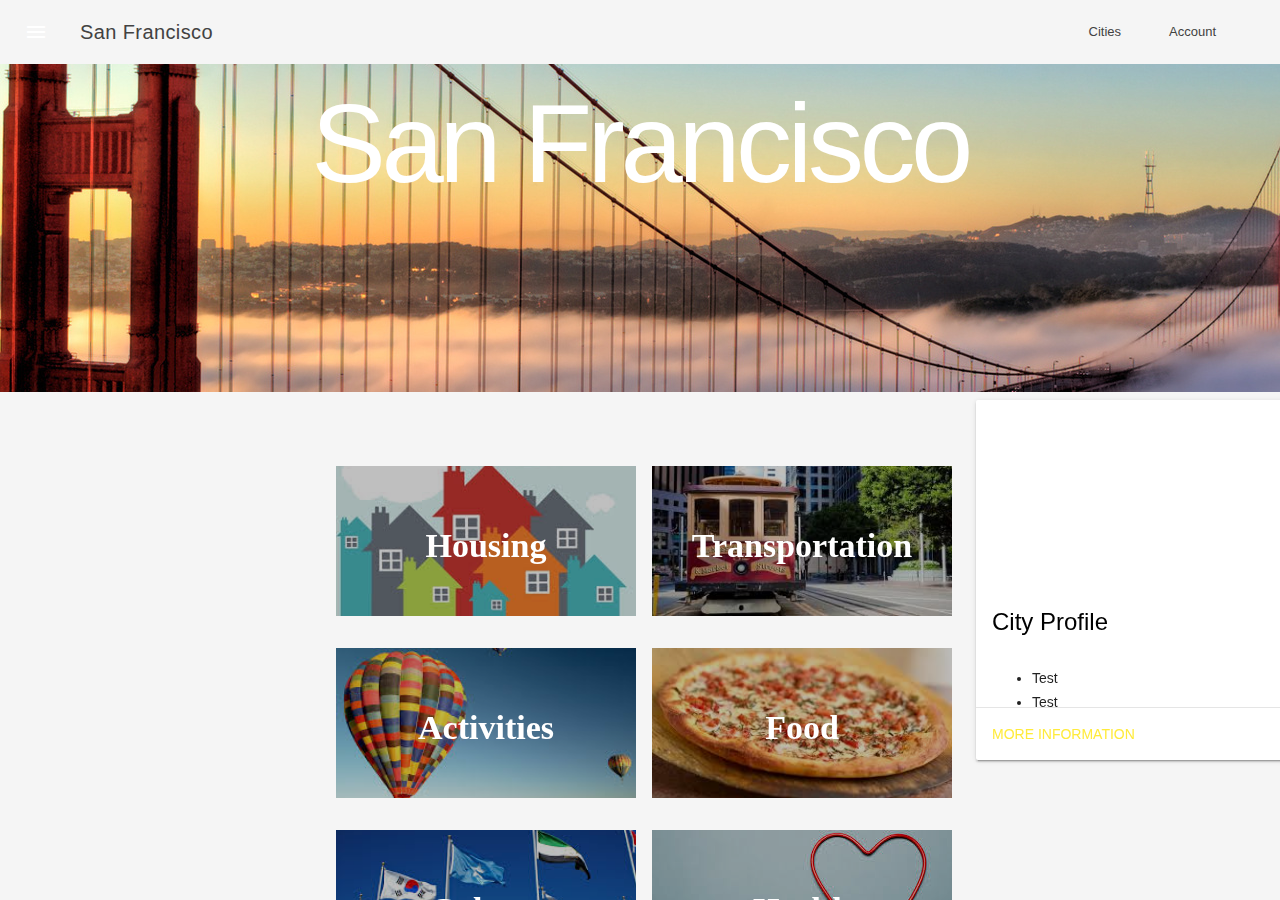
==== commit 61212213: "adding the image of cultural category" ====
--- a/categories.html
+++ b/categories.html
@@ -12,15 +12,13 @@
     <header class="mdl-layout__header mdl-layout__header--transparent">
         <div class="mdl-layout__header-row">
             <!-- Title -->
-            <span class="mdl-layout-title">Title</span>
+            <span class="mdl-layout-title" style="color: rgb(66,66,66);">San Francisco</span>
             <!-- Add spacer, to align navigation to the right -->
             <div class="mdl-layout-spacer"></div>
             <!-- Navigation -->
             <nav class="mdl-navigation">
-                <a class="mdl-navigation__link" href="">Link</a>
-                <a class="mdl-navigation__link" href="">Link</a>
-                <a class="mdl-navigation__link" href="">Link</a>
-                <a class="mdl-navigation__link" href="">Link</a>
+                <a class="mdl-navigation__link" href="">Cities</a>
+                <a class="mdl-navigation__link" href="">Account</a>
             </nav>
         </div>
     </header>
@@ -63,26 +61,26 @@
     </div>
     <section class="centerMiddle">
         <div class="mdl-grid">
-            <div id = 'housing' class="mdl-cell mdl-cell--3-col adjustCellSize  " style="height: 150px;">
+            <div id = 'housing' class="mdl-cell mdl-cell--3-col adjustCellSize "  onclick="location.href='#';" style="height: 150px; cursor: pointer;">
                 <div class="fadeImage"><span class="cellText mdl-typography--display-1">Housing</span></div>
             </div>
-            <div id="transportion" class="mdl-cell mdl-cell--3-col adjustCellSize" style="height: 150px;">
+            <div id="transportion" class="mdl-cell mdl-cell--3-col adjustCellSize" onclick="location.href='#';" style="height: 150px; cursor: pointer;">
                 <div class="fadeImage"><span class="cellText mdl-typography--display-1">Transportation</span></div>
             </div>
         </div>
         <div class="mdl-grid">
-            <div id="activities" class="mdl-cell mdl-cell--3-col adjustCellSize" style="height: 150px;">
+            <div id="activities" class="mdl-cell mdl-cell--3-col adjustCellSize" onclick="location.href='#';" style="height: 150px; cursor: pointer;">
                 <div class="fadeImage"><span class="cellText mdl-typography--display-1">Activities</span></div>
             </div>
-            <div id ="food" class="mdl-cell mdl-cell--3-col adjustCellSize" style="height: 150px;">
+            <div id ="food" class="mdl-cell mdl-cell--3-col adjustCellSize" onclick="location.href='#';" style="height: 150px; cursor: pointer;">
                 <div class="fadeImage"><span class="cellText mdl-typography--display-1">Food</span></div>
             </div>
         </div>
         <div class="mdl-grid">
-            <div id="tips" class="mdl-cell mdl-cell--3-col adjustCellSize" style="height: 150px;">
+            <div id="tips" class="mdl-cell mdl-cell--3-col adjustCellSize" onclick="location.href='#';" style="height: 150px; cursor: pointer;">
                 <div class="fadeImage"><span class="cellText mdl-typography--display-1">Culture</span></div>
             </div>
-            <div id = 'health' class="mdl-cell mdl-cell--3-col adjustCellSize" style="height: 150px;">
+            <div id = 'health' class="mdl-cell mdl-cell--3-col adjustCellSize" onclick="location.href='#';" style="height: 150px; cursor: pointer;">
                 <div class="fadeImage"><span class="cellText mdl-typography--display-1">Health</span></div>
             </div>
         </div>
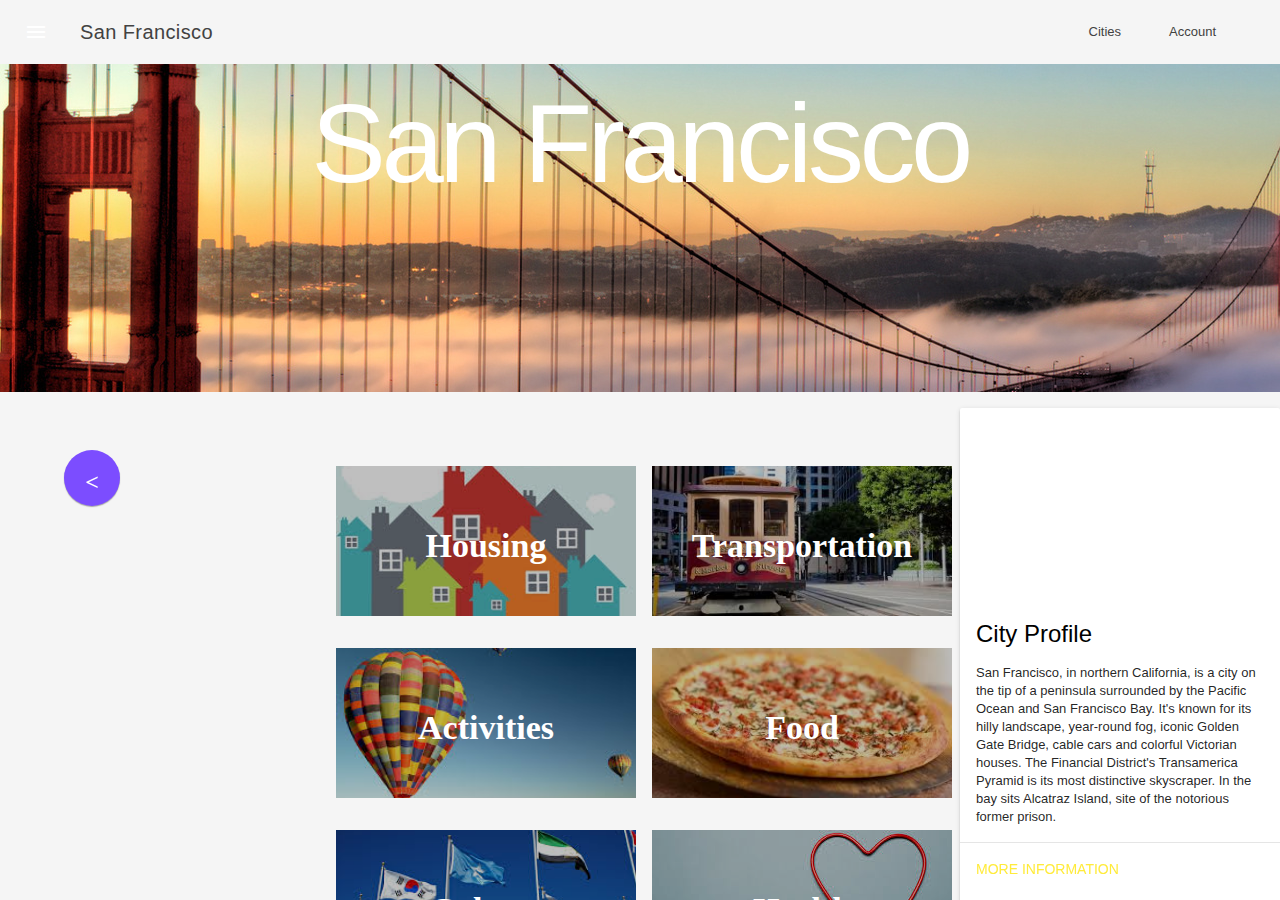
==== commit 8ca9d8b5: "added a small little button to go back" ====
--- a/categories.html
+++ b/categories.html
@@ -35,33 +35,36 @@
         </nav>
     </div>
     <div class="demo-grid-ruler mdl-grid">
-        <div id="city-info-sf" class="fun mdl-cell mdl-cell--3-col mdl-cell--top mdl-cell--stretch">
-            <div class="mdl-card mdl-shadow--2dp demo-card-square">
-                <iframe width="600" height="450" frameborder="0" style="border:0"
+        <div id="city-info-sf" class="sidebar mdl-cell mdl-cell--3-col mdl-cell--top mdl-cell--stretch">
+            <div class="mdl-card mdl-shadow--2dp demo-card-square" style="position: absolute;
+  right: 0px;
+  height: 100%;">
+                <iframe width="inherit" height="20%" frameborder="0" style="border:0"
                         src="https://www.google.com/maps/embed/v1/place?q=San+Francisco,+CA,+United+States&key=AIzaSyDqPEbf94pi9h6NH4_6y8NrWei28OU2PDc">
                 </iframe>
                 <div class="mdl-card__title">
                     <h3 class="mdl-card__title-text">City Profile</h3>
                 </div>
-                <div class="mdl-card__supporting-text">
-                    <ul>
-                        <li>Test</li>
-                        <li>Test</li>
-                        <li>Test</li>
-                    </ul>
-                </div>
+                <div id="sf-text" class="mdl-card__supporting-text"></div>
+
                 <div class="mdl-card__actions mdl-card--border">
-                    <a class="mdl-button mdl-button--colored mdl-js-button mdl-js-ripple-effect">
+                    <a id="get-sf-more-info" class="mdl-button mdl-button--colored mdl-js-button mdl-js-ripple-effect">
                         More Information
                     </a>
+                    <div style="display:none;" id="sf-more-info"> test chicken</div>
                 </div>
             </div>
         </div>
 
     </div>
+    <button class="mdl-button mdl-js-button mdl-button--fab mdl-js-ripple-effect mdl-button--colored" style="position: absolute;
+  top: 50%;
+  left: 5%;">
+        <i class="material-icons"><b><</b></i>
+    </button>
     <section class="centerMiddle">
         <div class="mdl-grid">
-            <div id = 'housing' class="mdl-cell mdl-cell--3-col adjustCellSize "  onclick="location.href='#';" style="height: 150px; cursor: pointer;">
+            <div id = 'housing' class="mdl-cell mdl-cell--3-col adjustCellSize "  onclick="location.href='homepage.html';" style="height: 150px; cursor: pointer;">
                 <div class="fadeImage"><span class="cellText mdl-typography--display-1">Housing</span></div>
             </div>
             <div id="transportion" class="mdl-cell mdl-cell--3-col adjustCellSize" onclick="location.href='#';" style="height: 150px; cursor: pointer;">
@@ -127,4 +130,13 @@
         height: 100%;
     }
 </style>
+<script>
+    var sf_info = "San Francisco, in northern California, is a city on the tip of a peninsula surrounded by the Pacific Ocean and San Francisco Bay. It's known for its hilly landscape, year-round fog, iconic Golden Gate Bridge, cable cars and colorful Victorian houses. The Financial District's Transamerica Pyramid is its most distinctive skyscraper. In the bay sits Alcatraz Island, site of the notorious former prison."
+    document.getElementById("sf-text").innerHTML = sf_info;
+</script>
+<script>
+    $("#get-sf-more-info").click(function(){
+        $("#sf-more-info").slideToggle();
+    })
+</script>
 </html>
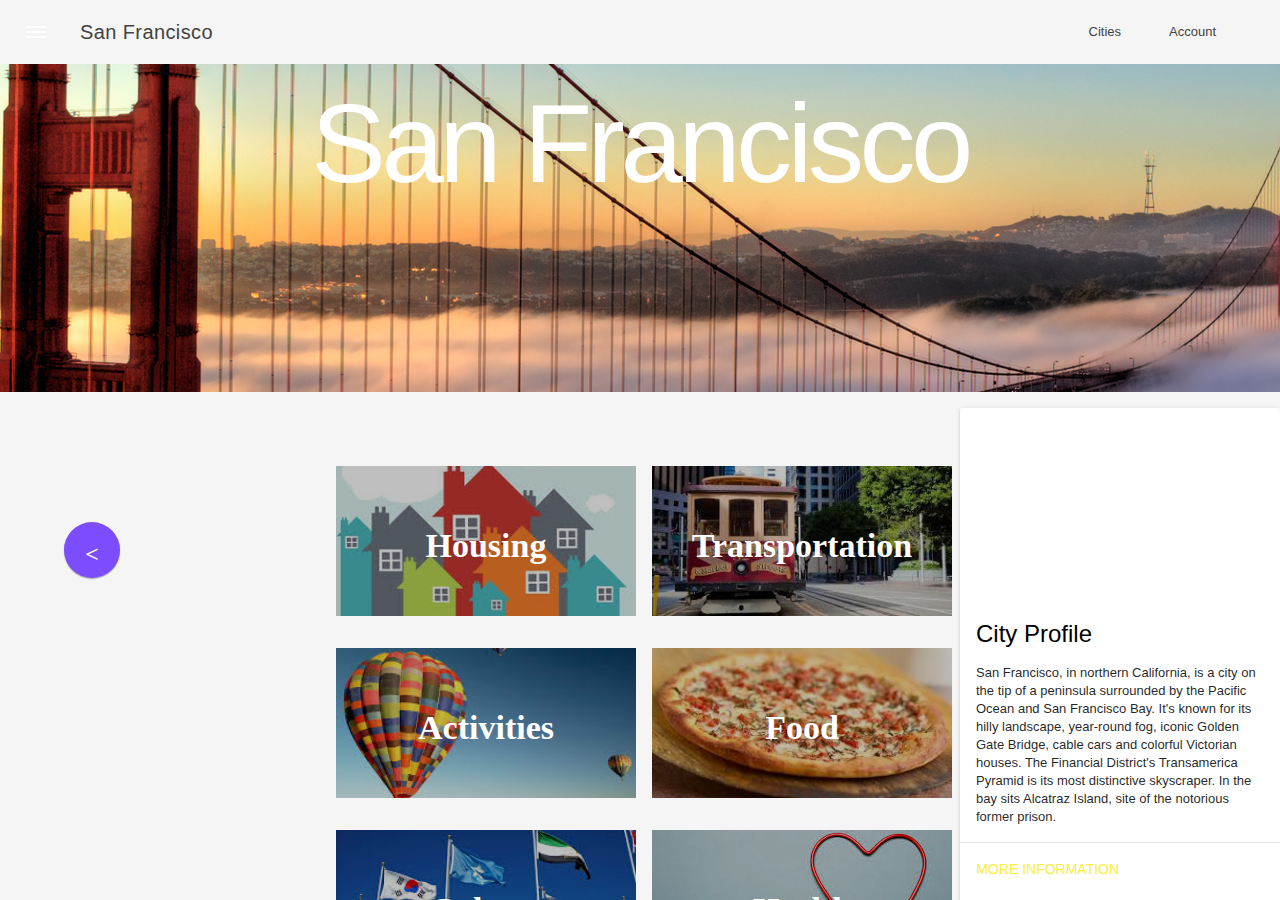
==== commit 525dd636: "shifted the button" ====
--- a/categories.html
+++ b/categories.html
@@ -58,7 +58,7 @@
 
     </div>
     <button class="mdl-button mdl-js-button mdl-button--fab mdl-js-ripple-effect mdl-button--colored" style="position: absolute;
-  top: 50%;
+  top: 58%;
   left: 5%;">
         <i class="material-icons"><b><</b></i>
     </button>
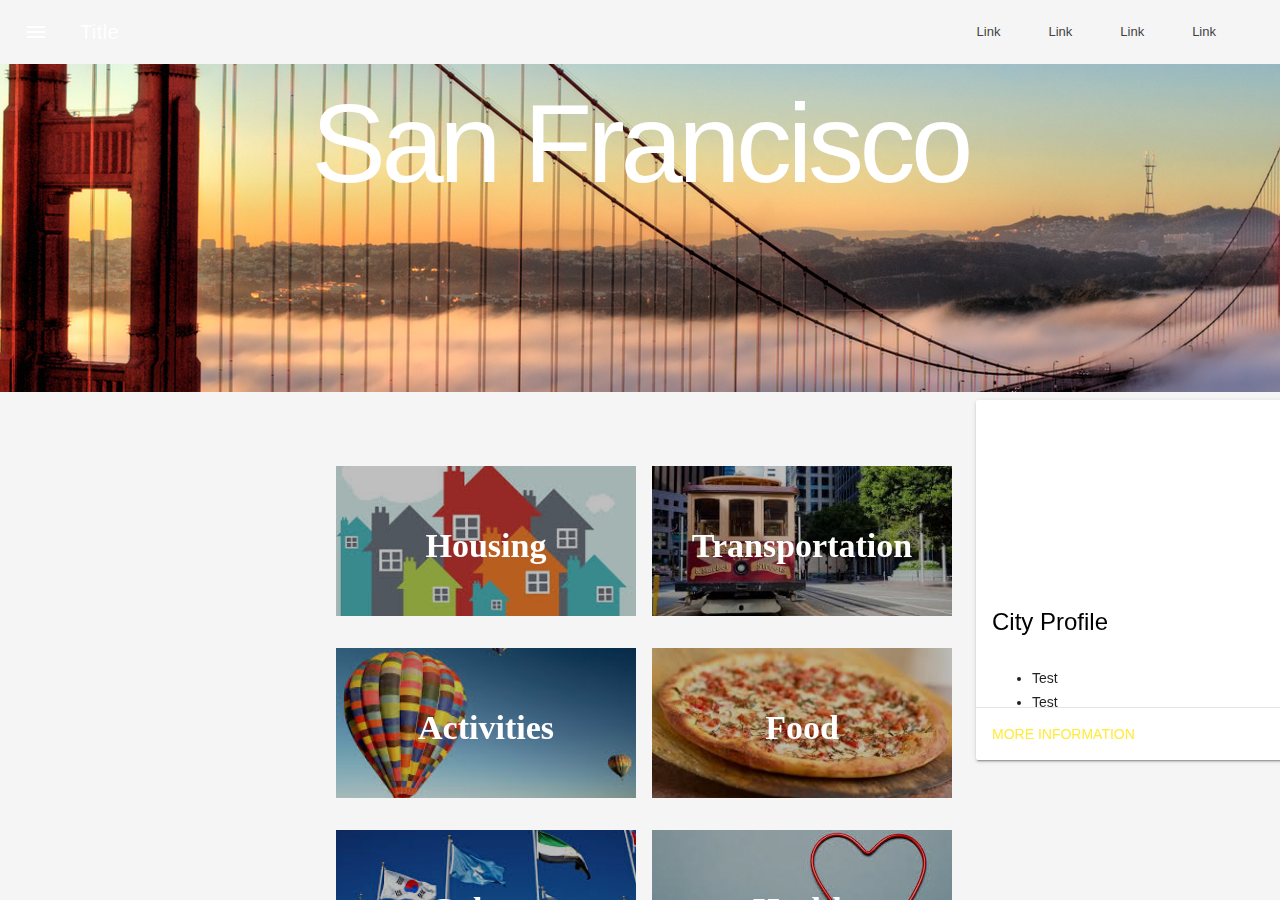
==== commit b56a949b: "Merge branch 'master' of https://github.com/CODE2040Hack4Diversity/NewHere into charles" ====
--- a/categories.html
+++ b/categories.html
@@ -12,13 +12,15 @@
     <header class="mdl-layout__header mdl-layout__header--transparent">
         <div class="mdl-layout__header-row">
             <!-- Title -->
-            <span class="mdl-layout-title" style="color: rgb(66,66,66);">San Francisco</span>
+            <span class="mdl-layout-title">Title</span>
             <!-- Add spacer, to align navigation to the right -->
             <div class="mdl-layout-spacer"></div>
             <!-- Navigation -->
             <nav class="mdl-navigation">
-                <a class="mdl-navigation__link" href="">Cities</a>
-                <a class="mdl-navigation__link" href="">Account</a>
+                <a class="mdl-navigation__link" href="">Link</a>
+                <a class="mdl-navigation__link" href="">Link</a>
+                <a class="mdl-navigation__link" href="">Link</a>
+                <a class="mdl-navigation__link" href="">Link</a>
             </nav>
         </div>
     </header>
@@ -35,55 +37,52 @@
         </nav>
     </div>
     <div class="demo-grid-ruler mdl-grid">
-        <div id="city-info-sf" class="sidebar mdl-cell mdl-cell--3-col mdl-cell--top mdl-cell--stretch">
-            <div class="mdl-card mdl-shadow--2dp demo-card-square" style="position: absolute;
-  right: 0px;
-  height: 100%;">
-                <iframe width="inherit" height="20%" frameborder="0" style="border:0"
+        <div id="city-info-sf" class="fun mdl-cell mdl-cell--3-col mdl-cell--top mdl-cell--stretch">
+            <div class="mdl-card mdl-shadow--2dp demo-card-square">
+                <iframe width="600" height="450" frameborder="0" style="border:0"
                         src="https://www.google.com/maps/embed/v1/place?q=San+Francisco,+CA,+United+States&key=AIzaSyDqPEbf94pi9h6NH4_6y8NrWei28OU2PDc">
                 </iframe>
                 <div class="mdl-card__title">
                     <h3 class="mdl-card__title-text">City Profile</h3>
                 </div>
-                <div id="sf-text" class="mdl-card__supporting-text"></div>
-
+                <div class="mdl-card__supporting-text">
+                    <ul>
+                        <li>Test</li>
+                        <li>Test</li>
+                        <li>Test</li>
+                    </ul>
+                </div>
                 <div class="mdl-card__actions mdl-card--border">
-                    <a id="get-sf-more-info" class="mdl-button mdl-button--colored mdl-js-button mdl-js-ripple-effect">
+                    <a class="mdl-button mdl-button--colored mdl-js-button mdl-js-ripple-effect">
                         More Information
                     </a>
-                    <div style="display:none;" id="sf-more-info"> test chicken</div>
                 </div>
             </div>
         </div>
 
     </div>
-    <button class="mdl-button mdl-js-button mdl-button--fab mdl-js-ripple-effect mdl-button--colored" style="position: absolute;
-  top: 58%;
-  left: 5%;">
-        <i class="material-icons"><b><</b></i>
-    </button>
     <section class="centerMiddle">
         <div class="mdl-grid">
-            <div id = 'housing' class="mdl-cell mdl-cell--3-col adjustCellSize "  onclick="location.href='homepage.html';" style="height: 150px; cursor: pointer;">
+            <div id = 'housing' class="mdl-cell mdl-cell--3-col adjustCellSize  " style="height: 150px;">
                 <div class="fadeImage"><span class="cellText mdl-typography--display-1">Housing</span></div>
             </div>
-            <div id="transportion" class="mdl-cell mdl-cell--3-col adjustCellSize" onclick="location.href='#';" style="height: 150px; cursor: pointer;">
+            <div id="transportion" class="mdl-cell mdl-cell--3-col adjustCellSize" style="height: 150px;">
                 <div class="fadeImage"><span class="cellText mdl-typography--display-1">Transportation</span></div>
             </div>
         </div>
         <div class="mdl-grid">
-            <div id="activities" class="mdl-cell mdl-cell--3-col adjustCellSize" onclick="location.href='#';" style="height: 150px; cursor: pointer;">
+            <div id="activities" class="mdl-cell mdl-cell--3-col adjustCellSize" style="height: 150px;">
                 <div class="fadeImage"><span class="cellText mdl-typography--display-1">Activities</span></div>
             </div>
-            <div id ="food" class="mdl-cell mdl-cell--3-col adjustCellSize" onclick="location.href='#';" style="height: 150px; cursor: pointer;">
+            <div id ="food" class="mdl-cell mdl-cell--3-col adjustCellSize" style="height: 150px;">
                 <div class="fadeImage"><span class="cellText mdl-typography--display-1">Food</span></div>
             </div>
         </div>
         <div class="mdl-grid">
-            <div id="tips" class="mdl-cell mdl-cell--3-col adjustCellSize" onclick="location.href='#';" style="height: 150px; cursor: pointer;">
+            <div id="tips" class="mdl-cell mdl-cell--3-col adjustCellSize" style="height: 150px;">
                 <div class="fadeImage"><span class="cellText mdl-typography--display-1">Culture</span></div>
             </div>
-            <div id = 'health' class="mdl-cell mdl-cell--3-col adjustCellSize" onclick="location.href='#';" style="height: 150px; cursor: pointer;">
+            <div id = 'health' class="mdl-cell mdl-cell--3-col adjustCellSize" style="height: 150px;">
                 <div class="fadeImage"><span class="cellText mdl-typography--display-1">Health</span></div>
             </div>
         </div>
@@ -130,13 +129,4 @@
         height: 100%;
     }
 </style>
-<script>
-    var sf_info = "San Francisco, in northern California, is a city on the tip of a peninsula surrounded by the Pacific Ocean and San Francisco Bay. It's known for its hilly landscape, year-round fog, iconic Golden Gate Bridge, cable cars and colorful Victorian houses. The Financial District's Transamerica Pyramid is its most distinctive skyscraper. In the bay sits Alcatraz Island, site of the notorious former prison."
-    document.getElementById("sf-text").innerHTML = sf_info;
-</script>
-<script>
-    $("#get-sf-more-info").click(function(){
-        $("#sf-more-info").slideToggle();
-    })
-</script>
 </html>
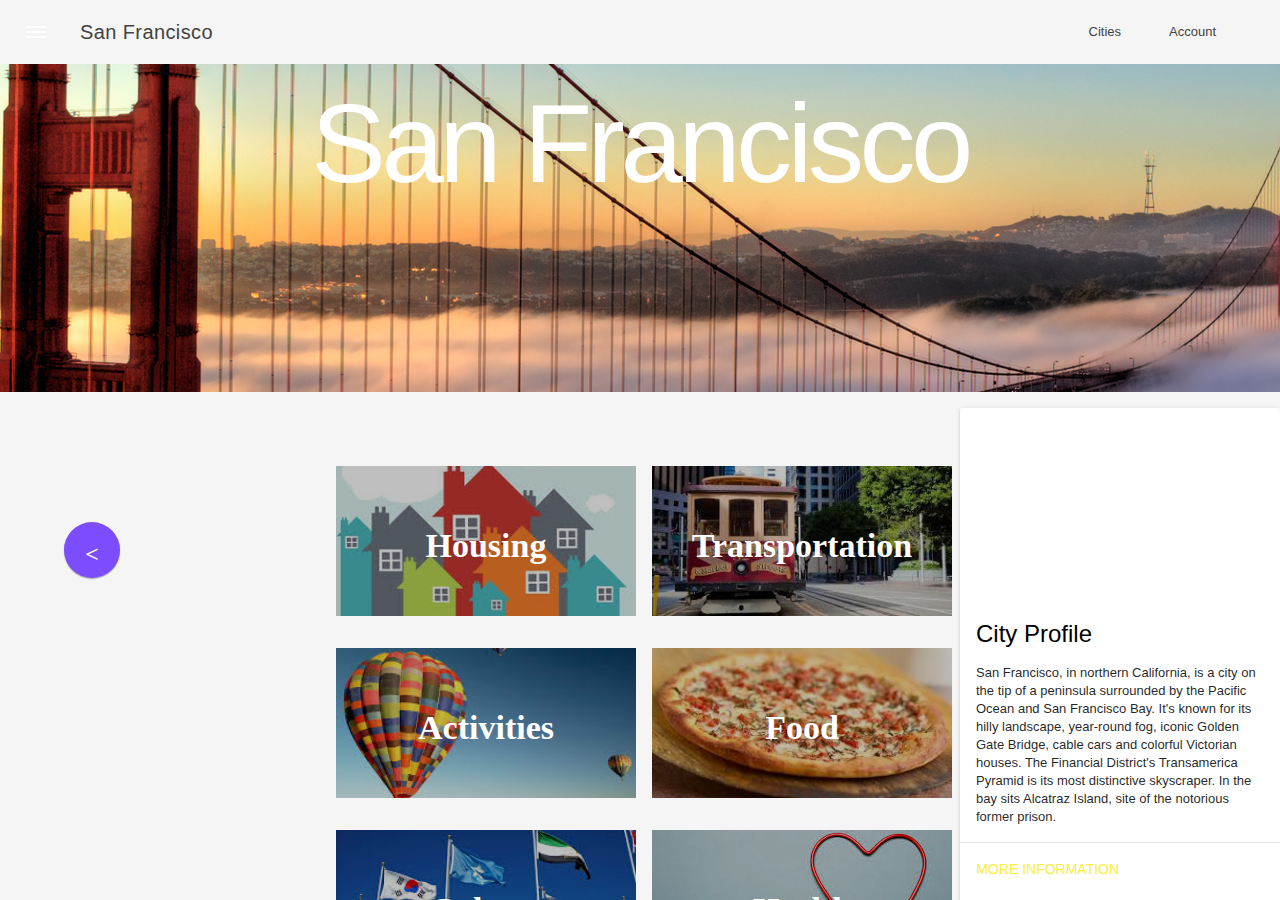
==== commit 09995afe: "Added categories" ====
--- a/categories.html
+++ b/categories.html
@@ -12,15 +12,13 @@
     <header class="mdl-layout__header mdl-layout__header--transparent">
         <div class="mdl-layout__header-row">
             <!-- Title -->
-            <span class="mdl-layout-title">Title</span>
+            <span class="mdl-layout-title" style="color: rgb(66,66,66);">San Francisco</span>
             <!-- Add spacer, to align navigation to the right -->
             <div class="mdl-layout-spacer"></div>
             <!-- Navigation -->
             <nav class="mdl-navigation">
-                <a class="mdl-navigation__link" href="">Link</a>
-                <a class="mdl-navigation__link" href="">Link</a>
-                <a class="mdl-navigation__link" href="">Link</a>
-                <a class="mdl-navigation__link" href="">Link</a>
+                <a class="mdl-navigation__link" href="">Cities</a>
+                <a class="mdl-navigation__link" href="">Account</a>
             </nav>
         </div>
     </header>
@@ -37,52 +35,55 @@
         </nav>
     </div>
     <div class="demo-grid-ruler mdl-grid">
-        <div id="city-info-sf" class="fun mdl-cell mdl-cell--3-col mdl-cell--top mdl-cell--stretch">
-            <div class="mdl-card mdl-shadow--2dp demo-card-square">
-                <iframe width="600" height="450" frameborder="0" style="border:0"
+        <div id="city-info-sf" class="sidebar mdl-cell mdl-cell--3-col mdl-cell--top mdl-cell--stretch">
+            <div class="mdl-card mdl-shadow--2dp demo-card-square" style="position: absolute;
+  right: 0px;
+  height: 100%;">
+                <iframe width="inherit" height="20%" frameborder="0" style="border:0"
                         src="https://www.google.com/maps/embed/v1/place?q=San+Francisco,+CA,+United+States&key=AIzaSyDqPEbf94pi9h6NH4_6y8NrWei28OU2PDc">
                 </iframe>
                 <div class="mdl-card__title">
                     <h3 class="mdl-card__title-text">City Profile</h3>
                 </div>
-                <div class="mdl-card__supporting-text">
-                    <ul>
-                        <li>Test</li>
-                        <li>Test</li>
-                        <li>Test</li>
-                    </ul>
-                </div>
+                <div id="sf-text" class="mdl-card__supporting-text"></div>
+
                 <div class="mdl-card__actions mdl-card--border">
-                    <a class="mdl-button mdl-button--colored mdl-js-button mdl-js-ripple-effect">
+                    <a id="get-sf-more-info" class="mdl-button mdl-button--colored mdl-js-button mdl-js-ripple-effect">
                         More Information
                     </a>
+                    <div style="display:none;" id="sf-more-info"> test chicken</div>
                 </div>
             </div>
         </div>
 
     </div>
+    <button class="mdl-button mdl-js-button mdl-button--fab mdl-js-ripple-effect mdl-button--colored" style="position: absolute;
+  top: 58%;
+  left: 5%;">
+        <i class="material-icons"><b><</b></i>
+    </button>
     <section class="centerMiddle">
         <div class="mdl-grid">
-            <div id = 'housing' class="mdl-cell mdl-cell--3-col adjustCellSize  " style="height: 150px;">
+            <div id = 'housing' class="mdl-cell mdl-cell--3-col adjustCellSize "  onclick="location.href='homepage.html';" style="height: 150px; cursor: pointer;">
                 <div class="fadeImage"><span class="cellText mdl-typography--display-1">Housing</span></div>
             </div>
-            <div id="transportion" class="mdl-cell mdl-cell--3-col adjustCellSize" style="height: 150px;">
+            <div id="transportion" class="mdl-cell mdl-cell--3-col adjustCellSize" onclick="location.href='#';" style="height: 150px; cursor: pointer;">
                 <div class="fadeImage"><span class="cellText mdl-typography--display-1">Transportation</span></div>
             </div>
         </div>
         <div class="mdl-grid">
-            <div id="activities" class="mdl-cell mdl-cell--3-col adjustCellSize" style="height: 150px;">
+            <div id="activities" class="mdl-cell mdl-cell--3-col adjustCellSize" onclick="location.href='#';" style="height: 150px; cursor: pointer;">
                 <div class="fadeImage"><span class="cellText mdl-typography--display-1">Activities</span></div>
             </div>
-            <div id ="food" class="mdl-cell mdl-cell--3-col adjustCellSize" style="height: 150px;">
+            <div id ="food" class="mdl-cell mdl-cell--3-col adjustCellSize" onclick="location.href='#';" style="height: 150px; cursor: pointer;">
                 <div class="fadeImage"><span class="cellText mdl-typography--display-1">Food</span></div>
             </div>
         </div>
         <div class="mdl-grid">
-            <div id="tips" class="mdl-cell mdl-cell--3-col adjustCellSize" style="height: 150px;">
+            <div id="tips" class="mdl-cell mdl-cell--3-col adjustCellSize" onclick="location.href='#';" style="height: 150px; cursor: pointer;">
                 <div class="fadeImage"><span class="cellText mdl-typography--display-1">Culture</span></div>
             </div>
-            <div id = 'health' class="mdl-cell mdl-cell--3-col adjustCellSize" style="height: 150px;">
+            <div id = 'health' class="mdl-cell mdl-cell--3-col adjustCellSize" onclick="location.href='#';" style="height: 150px; cursor: pointer;">
                 <div class="fadeImage"><span class="cellText mdl-typography--display-1">Health</span></div>
             </div>
         </div>
@@ -129,4 +130,13 @@
         height: 100%;
     }
 </style>
-</html>
+<script>
+    var sf_info = "San Francisco, in northern California, is a city on the tip of a peninsula surrounded by the Pacific Ocean and San Francisco Bay. It's known for its hilly landscape, year-round fog, iconic Golden Gate Bridge, cable cars and colorful Victorian houses. The Financial District's Transamerica Pyramid is its most distinctive skyscraper. In the bay sits Alcatraz Island, site of the notorious former prison."
+    document.getElementById("sf-text").innerHTML = sf_info;
+</script>
+<script>
+    $("#get-sf-more-info").click(function(){
+        $("#sf-more-info").slideToggle();
+    })
+</script>
+</html>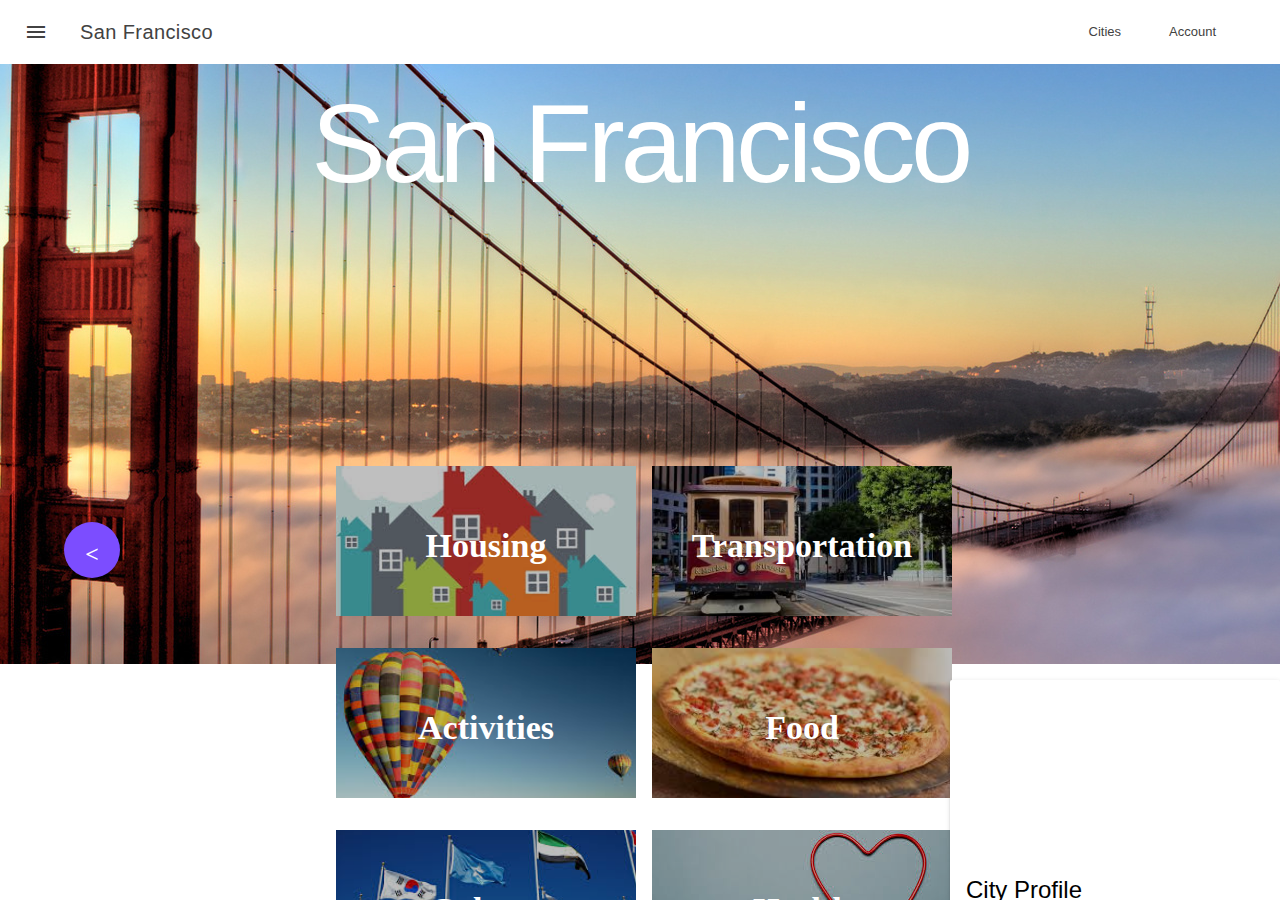
==== commit f61cb727: "Merge remote-tracking branch 'origin' into charles" ====
--- a/categories.html
+++ b/categories.html
@@ -89,54 +89,6 @@
         </div>
     </section>
 </div>
+    <script src="index.js"></script>
 </body>
-
-<style>
-    .demo-card-square.mdl-card {
-        width: 320px;
-        height: 360px;
-    }
-    .mdl-card__title {
-        color: #000;
-        padding-top: 2em;
-        padding-bottom: 0;
-    }
-
-    body {
-        padding: 0px;
-        background: #fafafa;
-        position: relative;
-        background-color: whitesmoke;
-    }
-
-    .layout-transparent {
-
-        background-position: fixed;
-    }
-    .layout-transparent .mdl-layout__header,
-    .layout-transparent .mdl-layout__drawer-button {
-        /* This background is dark, so we set text to white. Use 87% black instead if
-           your background is light. */
-        color: white;
-    }
-    .fun{
-        /*background: rgba(0,0,0,.5);*/
-        padding: 0px;
-        right: 0;
-        position: fixed;
-        margin: 0;
-    }
-    .mdl-layout__content, .mdl-cell--3-col, .mdl-grid, .demo-grid-2 {
-        height: 100%;
-    }
-</style>
-<script>
-    var sf_info = "San Francisco, in northern California, is a city on the tip of a peninsula surrounded by the Pacific Ocean and San Francisco Bay. It's known for its hilly landscape, year-round fog, iconic Golden Gate Bridge, cable cars and colorful Victorian houses. The Financial District's Transamerica Pyramid is its most distinctive skyscraper. In the bay sits Alcatraz Island, site of the notorious former prison."
-    document.getElementById("sf-text").innerHTML = sf_info;
-</script>
-<script>
-    $("#get-sf-more-info").click(function(){
-        $("#sf-more-info").slideToggle();
-    })
-</script>
-</html>+</html>
